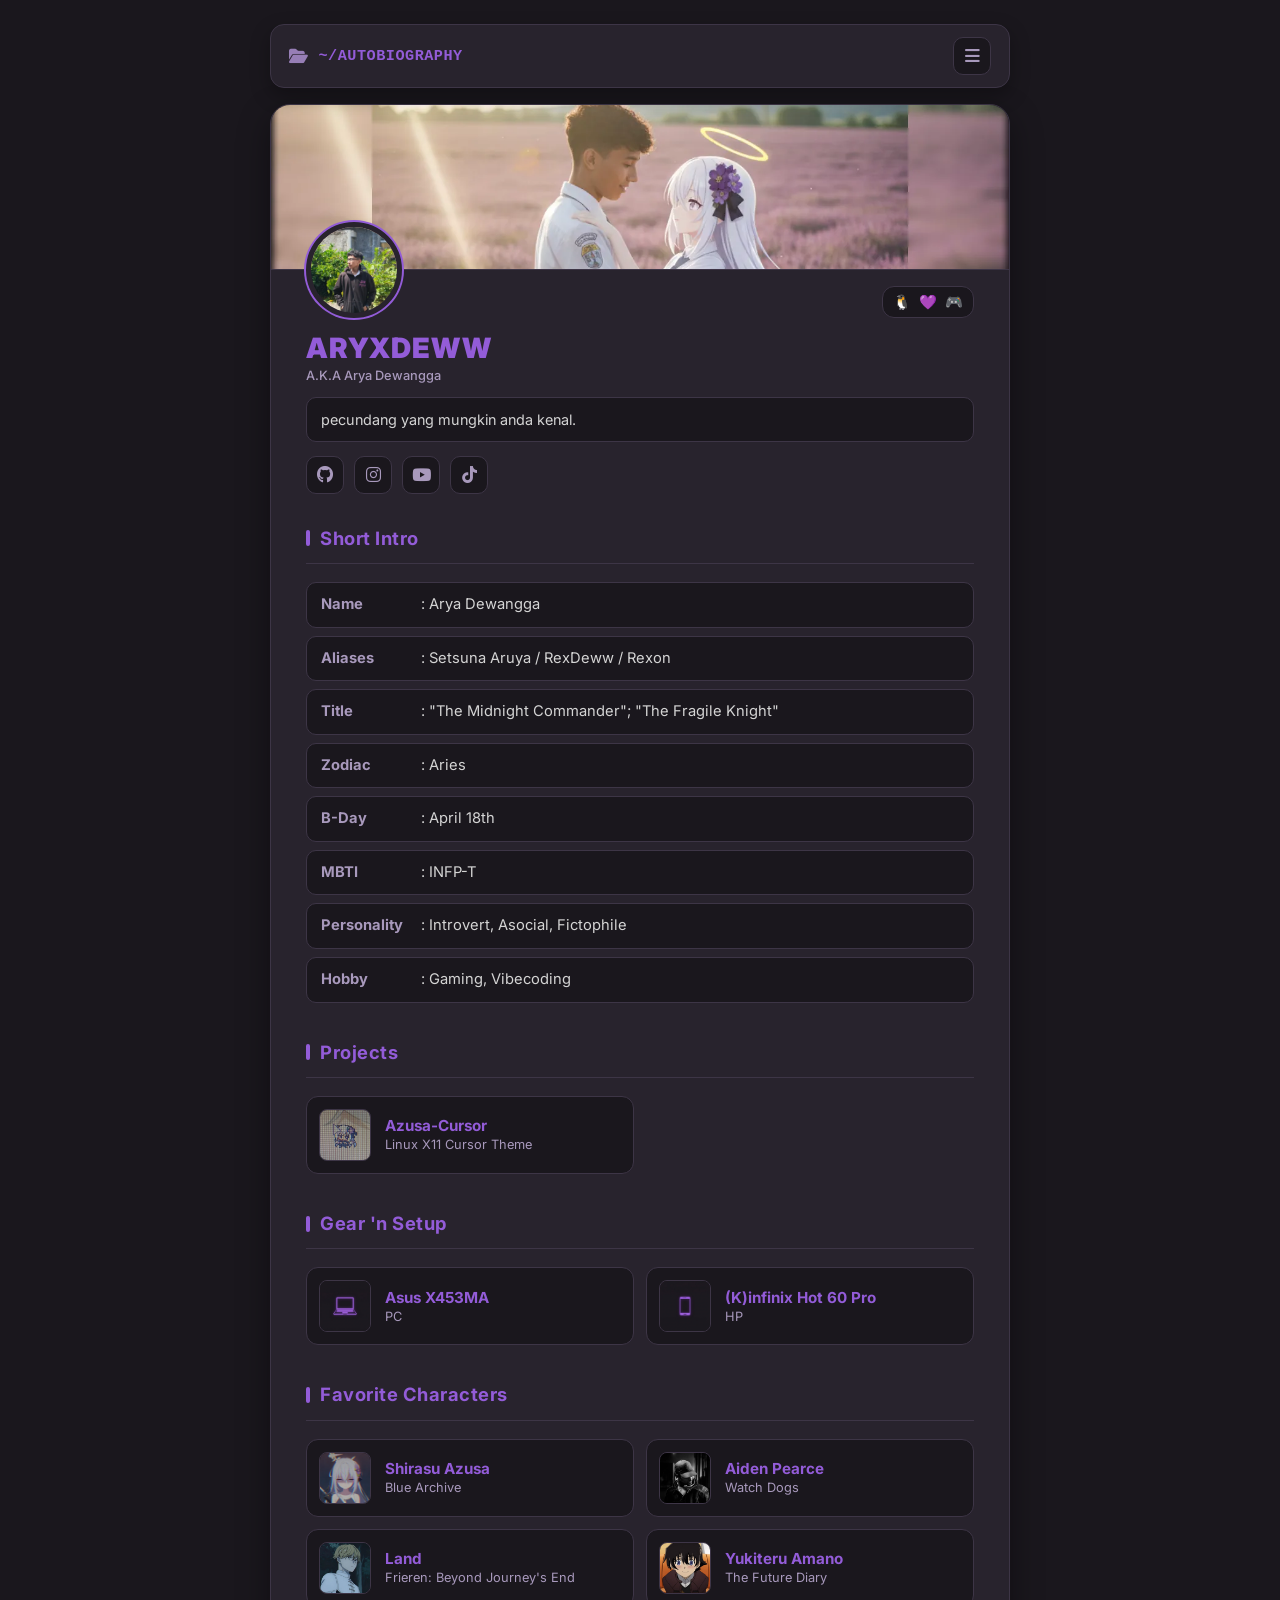
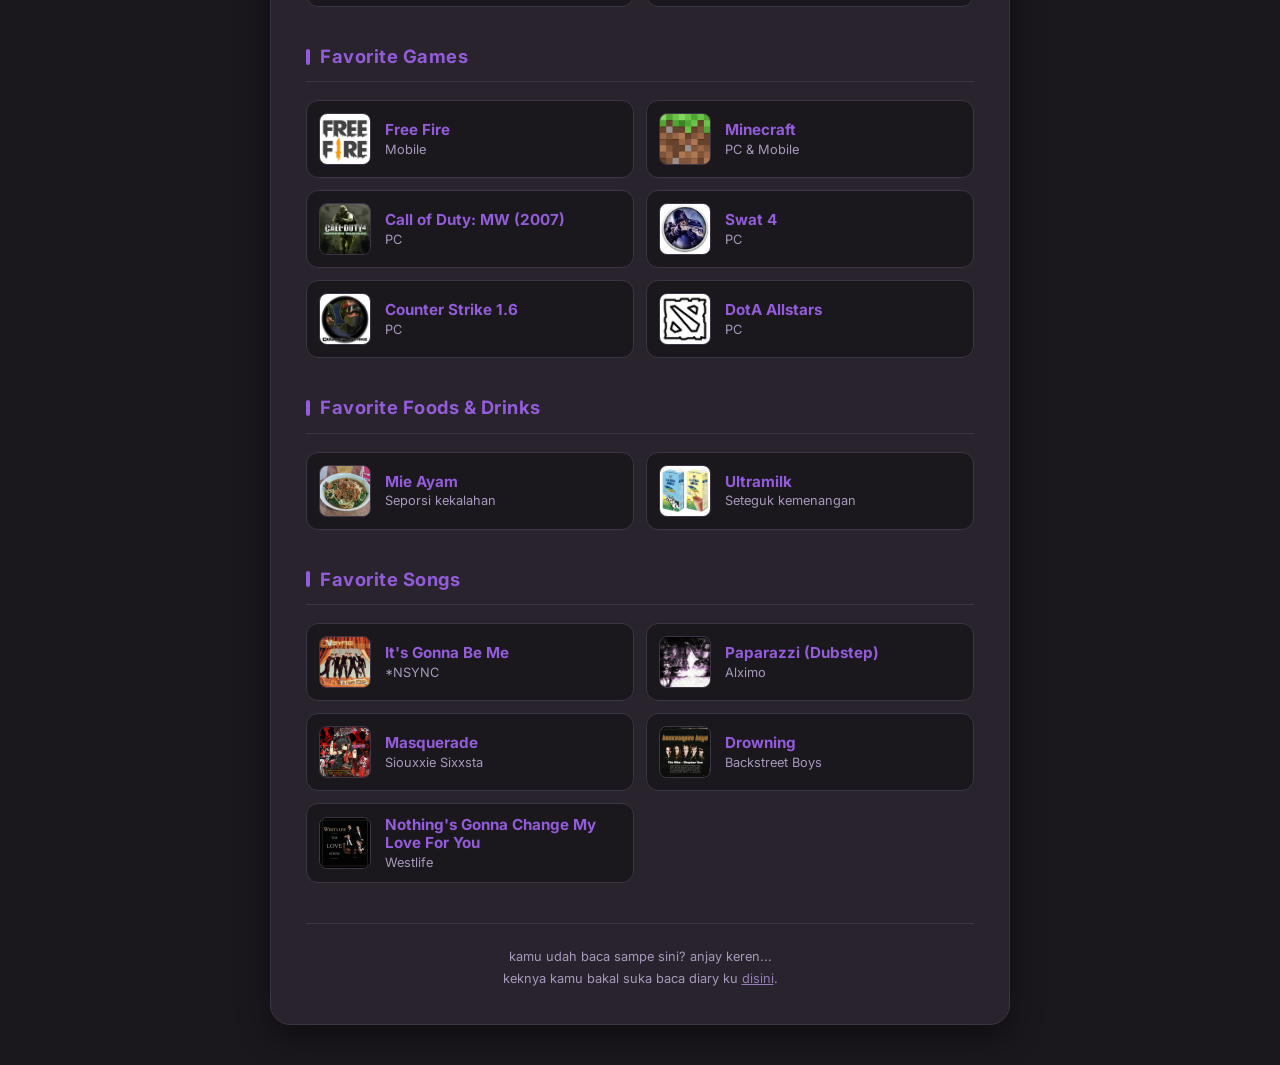
==== index.html @ efb3ea15 "multi: add and fix Fix: - deskripsi badge  Add: - Konten Fav Songs." ====
<!DOCTYPE html>
<html lang="id">
<head>
    <head>
    <meta charset="UTF-8">
    <meta name="viewport" content="width=device-width, initial-scale=1.0">
    <title>ARYXDEWW | Profile</title>
    <link rel="icon" href="data:image/svg+xml,<svg xmlns='http://www.w3.org/2000/svg' viewBox='0 0 24 24' fill='%23935cd8'><path d='M12 12c2.7 0 4.8-2.1 4.8-4.8S14.7 2.4 12 2.4 7.2 4.5 7.2 7.2 9.3 12 12 12zm0 2.4c-3.2 0-9.6 1.6-9.6 4.8v2.4h19.2v-2.4c0-3.2-6.4-4.8-9.6-4.8z'/></svg>">
    <link href="https://fonts.googleapis.com/css2?family=Inter:wght@400;500;600;700;900&display=swap" rel="stylesheet">
    <link rel="stylesheet" href="https://cdnjs.cloudflare.com/ajax/libs/font-awesome/6.4.0/css/all.min.css">

    <style>
        /* ==========================================================================
           ★ [GLOBAL CORE & PALETTE - UNIFIED SOLID THEME] ★
           ========================================================================== */
        :root {
            --color-bg-page: #1a171d;
            --color-bg-card: #28232d;
            --color-primary: #935cd8;
            --color-hover: #977eb6;
            --color-text-muted: #a899bc;
            --color-text-main: #d4d4d4;
            --color-diary-text: #e4dcf0;
            --color-border: #3d3546;
        }

        * { box-sizing: border-box; margin: 0; padding: 0; }

        html, .modal-content {
            scrollbar-width: thin;
            scrollbar-color: var(--color-border) var(--color-bg-page);
        }
        ::-webkit-scrollbar { width: 8px; }
        ::-webkit-scrollbar-track { background: var(--color-bg-page); }
        ::-webkit-scrollbar-thumb { background: var(--color-border); border-radius: 4px; }
        ::-webkit-scrollbar-thumb:hover { background: var(--color-primary); }

        body {
            font-family: 'Inter', sans-serif;
            font-weight: 400;
            line-height: 1.6;
            background-color: var(--color-bg-page);
            color: var(--color-text-main);
            display: flex;
            flex-direction: column;
            align-items: center;
            min-height: 100vh;
            padding: 24px 15px 40px 15px;
        }

        .main-wrapper {
            width: 100%;
            max-width: 740px;
            background-color: var(--color-bg-card);
            padding: 35px;
            border-radius: 20px;
            border: 1px solid var(--color-border);
            box-shadow: 0 12px 32px rgba(0, 0, 0, 0.4);
            overflow: hidden;
            animation: slideUp 0.45s cubic-bezier(0.16, 1, 0.3, 1) forwards;
        }

        @keyframes slideUp {
            from { opacity: 0; transform: translateY(14px); }
            to { opacity: 1; transform: translateY(0); }
        }

        .view-hidden {
            display: none !important;
        }

        /* ==========================================================================
           ★ [TOP DIRECTORY PLANK & HAMBURGER MENU] ★
           ========================================================================== */
        .top-plank {
            width: 100%;
            max-width: 740px;
            background-color: var(--color-bg-card);
            border: 1px solid var(--color-border);
            border-radius: 14px;
            padding: 12px 18px;
            margin-bottom: 16px;
            display: flex;
            justify-content: space-between;
            align-items: center;
            position: relative;
            z-index: 50;
            box-shadow: 0 8px 20px rgba(0, 0, 0, 0.3);
        }

        .dir-indicator {
            display: flex;
            align-items: center;
            gap: 10px;
            color: var(--color-primary);
            font-weight: 700;
            font-size: 0.95rem;
            letter-spacing: 0.5px;
            font-family: monospace;
        }

        .dir-indicator i {
            font-size: 1.05rem;
            color: var(--color-hover);
        }

        .hamburg-btn {
            background-color: var(--color-bg-page);
            border: 1px solid var(--color-border);
            color: var(--color-text-muted);
            width: 38px;
            height: 38px;
            border-radius: 10px;
            display: flex;
            align-items: center;
            justify-content: center;
            font-size: 1.05rem;
            cursor: pointer;
            transition: border-color 0.2s ease, color 0.2s ease, background-color 0.2s ease;
        }

        .hamburg-btn:hover, .hamburg-btn.active {
            border-color: var(--color-primary);
            color: var(--color-primary);
            background-color: #211d26;
        }

        .nav-dropdown {
            display: none;
            position: absolute;
            top: calc(100% + 8px);
            right: 0;
            background-color: var(--color-bg-card);
            border: 1px solid var(--color-primary);
            border-radius: 12px;
            padding: 6px;
            min-width: 210px;
            box-shadow: 0 12px 30px rgba(0, 0, 0, 0.6);
            flex-direction: column;
            gap: 4px;
        }

        .nav-dropdown.open {
            display: flex;
            animation: dropdownFade 0.18s ease-out;
        }

        @keyframes dropdownFade {
            from { opacity: 0; transform: translateY(-6px); }
            to { opacity: 1; transform: translateY(0); }
        }

        .nav-option {
            background: transparent;
            border: none;
            color: var(--color-text-main);
            padding: 10px 14px;
            border-radius: 8px;
            font-family: inherit;
            font-size: 0.9rem;
            font-weight: 600;
            text-align: left;
            cursor: pointer;
            display: flex;
            align-items: center;
            gap: 10px;
            transition: background-color 0.2s ease, color 0.2s ease;
        }

        .nav-option:hover {
            background-color: var(--color-bg-page);
            color: #ffffff;
        }

        .nav-option.active-route {
            background-color: rgba(147, 92, 216, 0.15);
            color: var(--color-primary);
        }

        /* ==========================================================================
           ##########################################################################
           ★ [STYLES SECTION 1: AUTOBIOGRAPHY (DISCORD HEADER + SOCIALS + CONTENT)] ★
           ##########################################################################
           ========================================================================== */
        .section { margin-bottom: 35px; }

        .discord-header { margin-bottom: 30px; }

        .profile-banner {
            margin: -35px -35px 0 -35px;
            height: 165px;
            background-color: #211d26;
            border-bottom: 1px solid var(--color-border);
            overflow: hidden;
        }

        .banner-pic {
            width: 100%;
            height: 100%;
            object-fit: cover;
            display: block;
        }

        .header-top-row {
            display: flex;
            justify-content: space-between;
            align-items: flex-end;
            gap: 12px;
            margin-top: -48px;
            margin-bottom: 14px;
            position: relative;
            z-index: 2;
        }

        .profile-pic {
            width: 96px;
            height: 96px;
            border-radius: 50%;
            border: 5px solid var(--color-bg-card);
            box-shadow: 0 0 0 2px var(--color-primary);
            background-color: var(--color-bg-card);
            object-fit: cover;
            flex-shrink: 0;
            transition: transform 0.25s ease;
        }

        .profile-pic:hover { transform: scale(1.04); }

        .discord-badge-pill {
            display: inline-flex;
            flex-wrap: wrap;
            align-items: center;
            justify-content: flex-end;
            gap: 4px;
            background-color: var(--color-bg-page);
            border: 1px solid var(--color-border);
            padding: 4px 8px;
            border-radius: 12px;
        }

        .badge-btn {
            background: transparent;
            border: none;
            width: 22px;
            height: 22px;
            border-radius: 6px;
            display: inline-flex;
            align-items: center;
            justify-content: center;
            font-size: 0.9rem;
            line-height: 1;
            cursor: pointer;
            transition: transform 0.2s ease, background-color 0.2s ease;
        }

        .badge-btn:hover {
            background-color: #28232d;
            transform: scale(1.15);
        }

        .badge-btn img {
            width: 15px;
            height: 15px;
            object-fit: contain;
            display: block;
        }

        .header-text {
            display: flex;
            flex-direction: column;
        }

        .header-text h1 {
            color: var(--color-primary);
            font-size: 1.75rem;
            font-weight: 900;
            letter-spacing: 0.8px;
            line-height: 1.15;
        }

        .aka-text {
            font-size: 0.8rem;
            color: var(--color-text-muted);
            margin-top: 2px;
            margin-bottom: 10px;
            font-weight: 500;
        }

        .header-bio {
            font-size: 0.9rem;
            color: var(--color-text-main);
            background-color: var(--color-bg-page);
            border: 1px solid var(--color-border);
            padding: 10px 14px;
            border-radius: 10px;
            margin-bottom: 14px;
        }

        /* --- Social Links (Migrated from Profile Card) --- */
        .social-links {
            display: flex;
            align-items: center;
            gap: 10px;
        }

        .social-icon {
            display: flex;
            justify-content: center;
            align-items: center;
            width: 38px;
            height: 38px;
            border-radius: 10px;
            background-color: var(--color-bg-page);
            color: var(--color-text-muted);
            font-size: 17px;
            text-decoration: none !important;
            border: 1px solid var(--color-border);
            transition: background-color 0.2s ease, color 0.2s ease, border-color 0.2s ease, transform 0.2s ease;
        }

        .social-icon:hover {
            background-color: var(--color-primary);
            color: var(--color-bg-page);
            border-color: var(--color-primary);
            transform: translateY(-2px);
        }

        .section-heading {
            font-size: 1.15rem;
            color: var(--color-primary);
            display: flex;
            align-items: center;
            gap: 10px;
            border-bottom: 1px solid var(--color-border);
            padding-bottom: 10px;
            margin-bottom: 18px;
            letter-spacing: 0.5px;
        }

        .section-heading::before {
            content: "";
            display: inline-block;
            width: 4px;
            height: 16px;
            background-color: var(--color-primary);
            border-radius: 2px;
        }

        a { color: var(--color-hover); text-decoration: none; transition: color 0.2s ease; }
        a:hover { color: var(--color-primary); text-decoration: underline; }

        .info-list {
            list-style: none;
            padding: 0;
            margin: 0;
            font-size: 0.92rem;
            display: flex;
            flex-direction: column;
            gap: 8px;
        }

        .info-list li {
            display: flex;
            align-items: flex-start;
            background-color: var(--color-bg-page);
            padding: 10px 14px;
            border-radius: 10px;
            border: 1px solid var(--color-border);
        }

        .info-list li strong {
            color: var(--color-text-muted);
            width: 100px;
            flex-shrink: 0;
        }

        .item-grid {
            display: grid;
            grid-template-columns: repeat(auto-fill, minmax(280px, 1fr));
            gap: 12px;
        }

        .item-btn {
            background-color: var(--color-bg-page);
            border: 1px solid var(--color-border);
            border-radius: 12px;
            padding: 12px;
            display: flex;
            align-items: center;
            gap: 14px;
            cursor: pointer;
            transition: transform 0.2s ease, border-color 0.2s ease, background-color 0.2s ease;
            font-family: inherit;
            text-align: left;
            color: inherit;
        }

        .item-btn:hover {
            background-color: #221e27;
            border-color: var(--color-primary);
            transform: translateY(-2px);
        }

        .item-avatar {
            width: 52px;
            height: 52px;
            border-radius: 8px;
            object-fit: cover;
            border: 1px solid var(--color-border);
            flex-shrink: 0;
            background-color: var(--color-bg-card);
        }

        .item-btn:hover .item-avatar { border-color: var(--color-primary); }

        .item-info { display: flex; flex-direction: column; gap: 2px; overflow: hidden; }
        .item-title { font-weight: 700; font-size: 0.95rem; color: var(--color-primary); line-height: 1.2; }
        .item-subtitle { font-size: 0.8rem; color: var(--color-text-muted); line-height: 1.2; }

        .footer {
            margin-top: 40px;
            text-align: center;
            font-size: 0.8rem;
            color: var(--color-text-muted);
            border-top: 1px solid var(--color-border);
            padding-top: 22px;
            line-height: 1.7;
        }

        .inline-switch-link {
            background: none;
            border: none;
            color: var(--color-hover);
            font: inherit;
            cursor: pointer;
            padding: 0;
            text-decoration: underline;
        }
        .inline-switch-link:hover { color: var(--color-primary); }

        /* ==========================================================================
           ##########################################################################
           ★ [STYLES SECTION 2: DIARY (GRID, SPECIAL BLING-BORDER & MARKDOWN)] ★
           ##########################################################################
           ========================================================================== */
        .diary-header {
            text-align: center;
            margin-bottom: 28px;
            padding-bottom: 18px;
            border-bottom: 1px solid var(--color-border);
        }

        .diary-header h2 {
            color: var(--color-primary);
            font-size: 1.8rem;
            font-weight: 900;
            letter-spacing: 1px;
            margin-bottom: 6px;
        }

        .diary-subtitle {
            color: var(--color-text-muted);
            font-size: 0.92rem;
        }

        #diaryContainer {
            display: grid;
            grid-template-columns: repeat(auto-fill, minmax(260px, 1fr));
            gap: 16px;
            width: 100%;
        }

        /* --- Regular Diary Card --- */
        .diary-card {
            background-color: var(--color-bg-page);
            color: var(--color-diary-text);
            border: 1px solid var(--color-border);
            padding: 18px 20px;
            border-radius: 14px;
            cursor: pointer;
            font-size: 0.98rem;
            font-weight: 600;
            text-align: left;
            transition: transform 0.2s ease, border-color 0.2s ease, background-color 0.2s ease, color 0.2s ease;
            display: flex;
            align-items: center;
            justify-content: space-between;
            font-family: inherit;
        }

        .diary-card:hover {
            transform: translateY(-3px);
            background-color: #221e27;
            border-color: var(--color-primary);
            color: #ffffff;
        }

        /* --- Special Diary Card (Solid + Bling Border & Shimmer) --- */
        .diary-card.special {
            background-color: var(--color-bg-page);
            border: 1.5px solid var(--color-primary);
            position: relative;
            overflow: hidden;
            animation: blingBorder 2.6s ease-in-out infinite alternate;
        }

        .diary-card.special::before {
            content: '';
            position: absolute;
            top: 0;
            left: 150%;
            width: 80%;
            height: 100%;
            background: linear-gradient(
                90deg,
                transparent 0%,
                rgba(147, 92, 216, 0.12) 35%,
                rgba(228, 220, 240, 0.28) 50%,
                rgba(147, 92, 216, 0.12) 65%,
                transparent 100%
            );
            transform: skewX(-25deg);
            animation: mythicShimmer 3.8s infinite cubic-bezier(0.4, 0, 0.2, 1);
            pointer-events: none;
        }

        .diary-card.special:hover {
            transform: translateY(-4px);
            background-color: #241f2a;
            border-color: #b484f3;
            box-shadow: 0 0 22px rgba(147, 92, 216, 0.65);
        }

        @keyframes blingBorder {
            0% {
                border-color: var(--color-primary);
                box-shadow: 0 0 8px rgba(147, 92, 216, 0.25), inset 0 0 4px rgba(147, 92, 216, 0.1);
            }
            100% {
                border-color: #c49bf8;
                box-shadow: 0 0 20px rgba(147, 92, 216, 0.6), inset 0 0 8px rgba(147, 92, 216, 0.2);
            }
        }

        @keyframes mythicShimmer {
            0% { left: 150%; }
            35%, 100% { left: -150%; }
        }

        /* --- Markdown Elements inside Diary Modal --- */
        .diary-body-text {
            color: var(--color-diary-text);
            line-height: 1.8;
            font-size: 0.98rem;
            white-space: pre-wrap;
        }
        .diary-h1, .diary-h2, .diary-h3 { color: var(--color-primary); margin: 20px 0 10px 0; font-weight: 700; }
        .diary-h1 { font-size: 1.4rem; border-bottom: 1px dashed var(--color-text-muted); padding-bottom: 5px; }
        .diary-h2 { font-size: 1.25rem; }
        .diary-h3 { font-size: 1.1rem; }

        .diary-link {
            color: var(--color-primary);
            text-decoration: none;
            font-weight: 600;
            border-bottom: 1px dashed var(--color-primary);
            transition: color 0.2s, border-color 0.2s;
        }
        .diary-link:hover { color: #ffffff; border-bottom-style: solid; text-decoration: none; }

        .diary-img {
            max-width: 100%;
            border-radius: 10px;
            margin: 20px 0;
            display: block;
            border: 1px solid var(--color-border);
        }

        .diary-quote {
            margin: 15px 0;
            padding: 12px 18px;
            background-color: var(--color-bg-page);
            border-left: 4px solid var(--color-primary);
            color: var(--color-text-muted);
            font-style: italic;
            border-radius: 0 10px 10px 0;
        }

        .diary-code {
            background-color: var(--color-bg-page);
            color: var(--color-primary);
            padding: 3px 8px;
            border-radius: 6px;
            font-family: monospace;
            font-size: 0.9em;
            border: 1px solid var(--color-border);
        }

        /* ==========================================================================
           ★ [UNIFIED MODAL SYSTEM] ★
           ========================================================================== */
        .modal-overlay {
            display: none;
            position: fixed;
            top: 0; left: 0; width: 100%; height: 100%;
            background-color: rgba(15, 13, 17, 0.85);
            justify-content: center;
            align-items: center;
            z-index: 1000;
            padding: 20px;
        }

        .modal-content {
            background-color: var(--color-bg-card);
            border: 1px solid var(--color-primary);
            border-radius: 16px;
            width: 100%;
            max-width: 480px;
            max-height: 85vh;
            display: flex;
            flex-direction: column;
            overflow: hidden;
            box-shadow: 0 16px 40px rgba(0, 0, 0, 0.65);
            animation: modalFadeIn 0.2s ease-out;
        }

        .badge-modal-content { max-width: 360px; }
        .diary-modal-content { max-width: 680px; max-height: 82vh; }

        @keyframes modalFadeIn {
            from { opacity: 0; transform: translateY(10px); }
            to { opacity: 1; transform: translateY(0); }
        }

        .modal-header {
            display: flex;
            justify-content: space-between;
            align-items: center;
            padding: 18px 20px;
            border-bottom: 1px solid var(--color-border);
            background-color: var(--color-bg-page);
            flex-shrink: 0;
        }

        .modal-header h3 {
            margin: 0;
            color: var(--color-primary);
            font-size: 1.15rem;
            font-weight: 900;
            padding-right: 16px;
        }

        .close-btn {
            background: none;
            border: none;
            color: var(--color-text-muted);
            font-size: 1.5rem;
            cursor: pointer;
            line-height: 1;
            transition: color 0.2s ease;
        }
        .close-btn:hover { color: var(--color-primary); }

        .modal-body {
            padding: 20px;
            overflow-y: auto;
        }

        .modal-img {
            width: 100%;
            aspect-ratio: 16/9;
            object-fit: cover;
            border-radius: 10px;
            border: 1px solid var(--color-border);
            margin-bottom: 16px;
            background-color: var(--color-bg-page);
        }
        .song-modal-img { aspect-ratio: 1/1; max-width: 220px; margin: 0 auto 16px auto; display: block; }
        .modal-desc { font-size: 0.92rem; margin-bottom: 20px; line-height: 1.65; }
        .badge-modal-subtitle { font-size: 0.92rem; color: var(--color-text-main); line-height: 1.6; margin: 0; }

        .song-meta {
            background-color: var(--color-bg-page);
            padding: 12px 16px;
            border-radius: 10px;
            border-left: 3px solid var(--color-primary);
            margin-bottom: 16px;
            font-size: 0.88rem;
        }
        .song-meta span { display: block; margin-bottom: 4px; }
        .song-meta span:last-child { margin-bottom: 0; }
        .song-meta strong { color: var(--color-primary); }

        .action-link {
            display: block;
            text-align: center;
            background-color: var(--color-primary);
            color: #ffffff !important;
            padding: 12px;
            border-radius: 10px;
            font-weight: bold;
            transition: background-color 0.2s ease, transform 0.2s ease;
            text-decoration: none !important;
        }
        .action-link:hover {
            background-color: var(--color-hover);
            transform: translateY(-2px);
        }

        @media (max-width: 520px) {
            .main-wrapper { padding: 24px; }
            .profile-banner { margin: -24px -24px 0 -24px; height: 125px; }
            .header-top-row { margin-top: -40px; }
            .profile-pic { width: 82px; height: 82px; border-width: 4px; }
            .header-text h1 { font-size: 1.5rem; }
        }
    </style>
</head>
<body>

<!-- ==========================================================================
     ★ [TOP DIRECTORY PLANK & HAMBURGER NAVIGATION] ★
     ========================================================================== -->
<nav class="top-plank" aria-label="Directory Navigation">
    <div class="dir-indicator">
        <i class="fas fa-folder-open"></i>
        <span id="dirPathText">~/AUTOBIOGRAPHY</span>
    </div>

    <button id="hamburgBtn" class="hamburg-btn" aria-label="Menu Direktori" aria-expanded="false">
        <i class="fas fa-bars"></i>
    </button>

    <div id="navDropdown" class="nav-dropdown">
        <button class="nav-option active-route" data-target="autobiography">
            <i class="fas fa-user-astronaut"></i> ~/AUTOBIOGRAPHY
        </button>
        <button class="nav-option" data-target="diary">
            <i class="fas fa-book-dead"></i> ~/DIARY
        </button>
    </div>
</nav>

<div class="main-wrapper">

    <!-- ==========================================================================
         ##########################################################################
         ★ [HTML SECTION 1: AUTOBIOGRAPHY VIEW] ★
         ##########################################################################
         ========================================================================== -->
    <div id="viewAutobiography">
        <header class="discord-header">
            <div class="profile-banner">
                <img src="assets/autobiography/banner.webp" alt="Profile Banner" class="banner-pic">
            </div>

            <div class="header-top-row">
                <img src="assets/autobiography/icon.webp" alt="Profile Picture" class="profile-pic">

                <div class="discord-badge-pill">
                    <button class="badge-btn"
                        data-title="Linux Enthusiast"
                        data-subtitle="Mulai nyoba Linux dari Sep '24 lalu, karena efek efisiensi akwoakwko"
                        aria-label="Linux Enthusiast">🐧</button>
                    <button class="badge-btn"
                        data-title="Fictophilia"
                        data-subtitle="Mulai ngewaifuin Shirasu Azusa sejak 2023, dan menjadi fictophilia di tahun yang sama."
                        aria-label="Fictophilia">💜</button>
                    <button class="badge-btn"
                        data-title="Gamer Tipis-Tipis"
                        data-subtitle="cuma main epep, mc, sama beberapa game ringan di pc serta ppsspp"
                        aria-label="Gamer Tipis-Tipis">🎮</button>
                </div>
            </div>

            <div class="header-text">
                <h1>ARYXDEWW</h1>
                <span class="aka-text">A.K.A Arya Dewangga</span>
                <p class="header-bio">pecundang yang mungkin anda kenal.</p>

                <!-- Social Links (Dari Profile Card, tanpa tombol Autobiography) -->
                <div class="social-links">
                    <a href="https://github.com/aryxdeww" target="_blank" rel="noopener" class="social-icon" aria-label="GitHub" title="GitHub">
                        <i class="fab fa-github"></i>
                    </a>
                    <a href="https://www.instagram.com/aryxdeww" target="_blank" rel="noopener" class="social-icon" aria-label="Instagram" title="Instagram">
                        <i class="fab fa-instagram"></i>
                    </a>
                    <a href="https://www.youtube.com/@aryxdeww" target="_blank" rel="noopener" class="social-icon" aria-label="YouTube" title="YouTube">
                        <i class="fab fa-youtube"></i>
                    </a>
                    <a href="https://www.tiktok.com/@aryxdeww" target="_blank" rel="noopener" class="social-icon" aria-label="TikTok" title="TikTok">
                        <i class="fab fa-tiktok"></i>
                    </a>
                </div>
            </div>
        </header>

        <section id="about" class="section">
            <h2 class="section-heading">Short Intro</h2>
            <ul class="info-list">
                <li><strong>Name</strong>: Arya Dewangga</li>
                <li><strong>Aliases</strong>: Setsuna Aruya / RexDeww / Rexon</li>
                <li><strong>Title</strong>: "The Midnight Commander"; "The Fragile Knight"</li>
                <li><strong>Zodiac</strong>: Aries</li>
                <li><strong>B-Day</strong>: April 18th</li>
                <li><strong>MBTI</strong>: INFP-T</li>
                <li><strong>Personality</strong>: Introvert, Asocial, Fictophile</li>
                <li><strong>Hobby</strong>: Gaming, Vibecoding</li>
            </ul>
        </section>

        <!-- SECTION: PROJECTS -->
        <section id="projects" class="section">
            <h2 class="section-heading">Projects</h2>
            <div class="item-grid">
                <button class="item-btn std-btn"
                    data-title="Azusa-Cursor Theme"
                    data-img="assets/autobiography/projects/azusa-cursor-banner.webp"
                    data-desc="Tema kursor Linux (X11) bertema Shirasu Azusa yang aku porting dan konversi secara manual dari format Windows (.ico / .ani) ke xcursorgen di Linux di bawah lisensi GPL-3.0."
                    data-link="https://github.com/aryxdeww/azusa-cursor"
                    data-linktext="Lihat di GitHub">
                    <img src="assets/autobiography/projects/azusa-cursor-avatar.webp" alt="Azusa Cursor Icon" class="item-avatar">
                    <div class="item-info">
                        <span class="item-title">Azusa-Cursor</span>
                        <span class="item-subtitle">Linux X11 Cursor Theme</span>
                    </div>
                </button>
            </div>
        </section>

        <!-- SECTION: MY GEAR & SETUP -->
        <section id="setup" class="section">
            <h2 class="section-heading">Gear 'n Setup</h2>
            <div class="item-grid">
                <button class="item-btn std-btn"
                    data-title="Asus X453MA"
                    data-img="assets/autobiography/setup/laptop-banner.webp"
                    data-desc="&quot;Ingin menjadi laptop, namun user e ndlogok malah dipreteli&quot;. kira-kira begitu yang dikatakan laptopku jika itu bisa protes XD.<br>aku sengaja bikin laptopku gitu karena monitor bawaan laptop 14inch tuh udah dead pixel, mau ganti males juga karena sebelum nekat aku ada rencana rakit PC namun ga kesampaian. akhirnya laptop itu jadi korban kanibalisme wkwkw, mulai dari: monitor dicopot diganti monitor external 19inch via hdmi, keyboard kucopot buat sirkulasi udara pro max dan kupasang kipas dc 3000 RPM*3 biji wkwkwk jadi seolah-olah kek tower pc AKWOKAOWKOAWK<br><br>Buat yang kepo spek dan isinya:<br>
                    Model:  Asus X453MA<br>
                    Proc:   Intel Celeron N2840 @2GHz<br>
                    RAM:    DDR3L 8GB<br>
                    Storage: SSD 256GB + HDD 500GB<br>
                    OS:     Debian 13 Trixie + Tiny10 (Dualboot)<br><br>
                    nah kalo lu nanya kenapa aku masih betah pake laptop ginian di tahun ini, alasannya adalah aku belum mampu beli perangkat yang proper dan lebih milih pake yang ada dan dimaksimalin sampe batas potensinya, lagian oke aja sih pemakaianku ga berat-berat amat. semua tergantung pilot :D">
                    <img src="assets/autobiography/setup/laptop-avatar.webp" alt="PC" class="item-avatar">
                    <div class="item-info">
                        <span class="item-title">Asus X453MA</span>
                        <span class="item-subtitle">PC</span>
                    </div>
                </button>
                <button class="item-btn std-btn"
                    data-title="(K)infinix Hot 60 Pro"
                    data-img="assets/autobiography/setup/phone-banner.webp"
                    data-desc="Bukan HP impian tapi udah nemenin cukup lama dari Feb '26 lalu. FF rata kanan masih struggle btw.">
                    <img src="assets/autobiography/setup/phone-avatar.webp" alt="HP" class="item-avatar">
                    <div class="item-info">
                        <span class="item-title">(K)infinix Hot 60 Pro</span>
                        <span class="item-subtitle">HP</span>
                    </div>
                </button>
            </div>
        </section>

        <!-- SECTION: FAV. CHARS -->
        <section id="characters" class="section">
            <h2 class="section-heading">Favorite Characters</h2>
            <div class="item-grid">
                <button class="item-btn std-btn"
                    data-title="Shirasu Azusa"
                    data-img="assets/autobiography/chars/azusa-banner.webp"
                    data-desc="Mba-mba yang punya julukan &quot;The Ice Queen of Trinity&quot; yang merupakan anggota Make-Up Work Club serta murid dari Trinity General School di <a href='https://bluearchive.wiki/wiki/Main_Page' target='_blank' rel='noopener'>Blue Archive</a> adalah salah satu karakter favorit yang aku cintai selamanya dengan sangat setia melebihi apapun yang juga kujadikan istri karakter fiksi serta yang menjadi alasan kenapa aku jadi <a href='https://www.treatmyocd.com/blog/fictosexuality' target='_blank' rel='noopener'>fictophilia</a> sampai detik ini hehe.<br><br>Karakter ini aku jadikan karakter spesial di hidupku serta dia ada dan kusinggung di situs diary ku berjudul:<br>
                    1. &quot;Fictophile: Clarification (README!)&quot;<br>
                    2. &quot;Fictophile: Origin&quot;, yang bisa kalian baca lewat menu direktori ~/DIARY."
                    data-link="https://bluearchive.fandom.com/wiki/Shirasu_Azusa"
                    data-linktext="Ke halaman Wiki karakter ini">
                    <img src="assets/autobiography/chars/azusa-avatar.webp" alt="Shirasu Azusa" class="item-avatar">
                    <div class="item-info">
                        <span class="item-title">Shirasu Azusa</span>
                        <span class="item-subtitle">Blue Archive</span>
                    </div>
                </button>
                <button class="item-btn std-btn"
                    data-title="Aiden Pearce"
                    data-img="assets/autobiography/chars/aiden-banner.webp"
                    data-desc="Om-om hacker asal Chicago dari game <a href='https://watchdogs.fandom.com/wiki/Watch_Dogs_Wiki' target='_blank' rel='noopener'>Watch Dogs</a> yang memang aku gemari bahkan sejak lagu &quot;Mr Kitty - After Dark&quot; naik, nah alasan kenapa aku jadikan Aiden Pearce sebagai karakter favoritku karena aku suka tema hacking gitu meski aku ga begitu masuk dunia cybersecurity, alasan kedua karena aku suka tampilan dia yang vigilant banget, dan terakhir...alasan ketiga karena GWE PEN MAIN GAMENYA ANJENGGGGGG (sampe sekarang belum bisa main karena gapunya PS3/PC yang proper.)"
                    data-link="https://watchdogs.fandom.com/wiki/Aiden_Pearce"
                    data-linktext="Ke halaman Wiki karakter ini">
                    <img src="assets/autobiography/chars/aiden-avatar.webp" alt="Aiden Pearce" class="item-avatar">
                    <div class="item-info">
                        <span class="item-title">Aiden Pearce</span>
                        <span class="item-subtitle">Watch Dogs</span>
                    </div>
                </button>
                <button class="item-btn std-btn"
                    data-title="Land"
                    data-img="assets/autobiography/chars/land-banner.webp"
                    data-desc="Mas-mas mage jago clonning dari anime <a href='https://frieren.fandom.com/wiki/Frieren_Wiki' target='_blank' rel='noopener'>Frieren: Beyond Journey's End</a> ini ku jadikan karakter favorit karena suka gaya avoidant dan cool nya, alasan kedua sih karena suka ship dia sama karakter <a href='https://frieren.fandom.com/wiki/%C3%9Cbel' target='_blank' rel='noopener'>Übel</a>. <br> (FYI, <a href='https://frieren.fandom.com/wiki/%C3%9Cbel' target='_blank' rel='noopener'>Übel</a> dulu pernah kuwaifuin alongside Shirasu Azusa cuma karena ship dia ama Land, sebelum mutusin buat setia sama Shirasu Azusa wkwkw)"
                    data-link="https://frieren.fandom.com/wiki/Land"
                    data-linktext="Ke halaman Wiki karakter ini">
                    <img src="assets/autobiography/chars/land-avatar.webp" alt="Land" class="item-avatar">
                    <div class="item-info">
                        <span class="item-title">Land</span>
                        <span class="item-subtitle">Frieren: Beyond Journey's End</span>
                    </div>
                </button>
                <button class="item-btn std-btn"
                    data-title="Yukiteru Amano"
                    data-img="assets/autobiography/chars/yukiteru-banner.webp"
                    data-desc="Ade-adean asal Sakurami Junior High School dari anime <a href='https://futurediary.fandom.com/wiki/Main_Page' target='_blank' rel='noopener'>The Future Diary</a> yang aku jadikan karakter favorit karena dia literally gweh (penakut, cengeng, dan menarik diri dari sosial). alasan kedua karena aku iri sama dia punya cewe yandere obsesif posesif sama dominatif bernama <a href='https://futurediary.fandom.com/wiki/Yuno_Gasai' target='_blank' rel='noopener'>Yuno Gasai</a> yang dimana bikin aku selalu berkata &quot;when yahhh punya cewe yandere obsesif dominatif&quot; (meski tau aku cuma jawir dan 3U = uelek uireng uitil)"
                    data-link="https://futurediary.fandom.com/wiki/Yukiteru_Amano"
                    data-linktext="Ke halaman Wiki karakter ini">
                    <img src="assets/autobiography/chars/yukiteru-avatar.webp" alt="Yukiteru Amano" class="item-avatar">
                    <div class="item-info">
                        <span class="item-title">Yukiteru Amano</span>
                        <span class="item-subtitle">The Future Diary</span>
                    </div>
                </button>
            </div>
        </section>

        <!-- SECTION: FAV.GAMES -->
        <section id="games" class="section">
            <h2 class="section-heading">Favorite Games</h2>
            <div class="item-grid">
                <button class="item-btn std-btn"
                    data-title="Free Fire"
                    data-img="assets/autobiography/games/ff-banner.webp"
                    data-desc="Game online pertama yang aku download 2019 lalu yang aku mainkan sampe sekarang, entah topup udh berapa rupiah intinya game ini yang nemenin aku selama ini meski sempat pensi lama sekitar 2 bulan. senjata kesukaan ku di game ini cuma AWM yang utama, diikuti Scar, MP5, sama MP40.">
                    <img src="assets/autobiography/games/ff-avatar.webp" alt="Game Icon" class="item-avatar">
                    <div class="item-info">
                        <span class="item-title">Free Fire</span>
                        <span class="item-subtitle">Mobile</span>
                    </div>
                </button>
                <button class="item-btn std-btn"
                    data-title="Minecraft"
                    data-img="assets/autobiography/games/mc-banner.webp"
                    data-desc="Veteran Minecraft: Pocket Edition v0.12 btw, alasan aku suka dan main game ini karena ya...veteran boss meski belum pernah ngalahin ender dragon aowkaowkaw, aku kadang main di PC pake versi 1.12.2 atau 1.8.9 loader forge, kalo di hp ya versi terbaru karena entahlah gabisa di downgrade legal emang anyink android sekarang, mana kebebasan yang kau janjikan itu hah'">
                    <img src="assets/autobiography/games/mc-avatar.webp" alt="Game Icon" class="item-avatar">
                    <div class="item-info">
                        <span class="item-title">Minecraft</span>
                        <span class="item-subtitle">PC & Mobile</span>
                    </div>
                </button>
                <button class="item-btn std-btn"
                    data-title="Call of Duty: Modern Warfare (2007)"
                    data-img="assets/autobiography/games/cod-banner.webp"
                    data-desc="Alasan aku suka game ini tuh karena aku dari dulu kepengen maingame ini, yang katanya banyak adegan ikonik walaupun ga sebanyak di MWII. di game ini aku suka banget sama misi &quot;All Ghillied Up&quot; sama &quot;One Shot, One Kill&quot;">
                    <img src="assets/autobiography/games/cod-avatar.webp" alt="Game Icon" class="item-avatar">
                    <div class="item-info">
                        <span class="item-title">Call of Duty: MW (2007)</span>
                        <span class="item-subtitle">PC</span>
                    </div>
                </button>
                <button class="item-btn std-btn"
                    data-title="Swat 4"
                    data-img="assets/autobiography/games/swat4-banner.webp"
                    data-desc="Game polisi nangkap penjahat ini sudah menjadi wishlist ku sejak jaman warnetan, game ini tuh obejktif nya simpel...nangkep penjahat tanpa harus ngasih kekerasan, tapi playstyle barbar selalu kebawa wkwkw alhasil cara main ku terlalu bar-bar serta cheat unli ammo + no recoil, senjata fav ku di game ini Pepperball Gun + Taser Gun, bawa optiwand sama door wedge.">
                    <img src="assets/autobiography/games/swat4-avatar.webp" alt="Game Icon" class="item-avatar">
                    <div class="item-info">
                        <span class="item-title">Swat 4</span>
                        <span class="item-subtitle">PC</span>
                    </div>
                </button>
                <button class="item-btn std-btn"
                    data-title="Counter Strike 1.6"
                    data-img="assets/autobiography/games/cs16-banner.webp"
                    data-desc="Alasan aku suka game ini tuh karena aku memang suka game FPS beginian, apalagi aku dulu mantan player SFG2 yang ga kesampaian main CS wkwkw. senjata favoritku disini cuma...apa ya namanya, kek awm, sama satunya tentu saja AK dan sering main di T-side">
                    <img src="assets/autobiography/games/cs16-avatar.webp" alt="Game Icon" class="item-avatar">
                    <div class="item-info">
                        <span class="item-title">Counter Strike 1.6</span>
                        <span class="item-subtitle">PC</span>
                    </div>
                </button>
                <button class="item-btn std-btn"
                    data-title="DotA Allstars (Warcraft 3 : The Frozen Throne)"
                    data-img="assets/autobiography/games/dota-banner.webp"
                    data-desc="Meski bawaan aku benci game moba gegara mlbb bangsat anjing, game lawas yang mod map nya tercipta di tahun 2004 ini membuatku fomo tapi lupa jarak waktu, diera DotA 2 bro malah masih main DotA Allstars wkwkw. alasan aku suka game ini karena aku cuma recall memori saat dulu jaman 2013 an warnetan ada mas-mas ngajak main dota disaat aku masih gabisa login akun PB kala itu, baru kesampaian main DotA Allstars pertama kali November 2025 lalu karena ya emang baru keinget wkwkw. kebetulan aku main versi AI 6.78 dan hero fav ku Kael(Invoker), Riki Martin, Kardel Sharpeye, Netherdrake, sama Tiny. jangan tanya skill Invoker ku yang jelas jelas combo nguwawor 😂">
                    <img src="assets/autobiography/games/dota-avatar.webp" alt="Game Icon" class="item-avatar">
                    <div class="item-info">
                        <span class="item-title">DotA Allstars</span>
                        <span class="item-subtitle">PC</span>
                    </div>
                </button>
            </div>
        </section>

        <!-- SECTION: FAV.FOODnDRINK -->
        <section id="foods" class="section">
            <h2 class="section-heading">Favorite Foods & Drinks</h2>
            <div class="item-grid">
                <button class="item-btn std-btn"
                    data-title="Mie Ayam"
                    data-img="assets/autobiography/fnd/miayam-banner.webp"
                    data-desc="Makanan kekalahan ini kujadikan favorit karena ya...aku pecundang, wong kalahan. selain karena aku suka mi, biasanya aku bakal nilai makanan ini dari kuahnya, tiap ku seruput pasti langsung keingat kalo aku luser TwT. biasanya aku konsumsi ini pas awal bulan bahkan akhir bulan.">
                    <img src="assets/autobiography/fnd/miayam-avatar.webp" alt="Food Icon" class="item-avatar">
                    <div class="item-info">
                        <span class="item-title">Mie Ayam</span>
                        <span class="item-subtitle">Seporsi kekalahan</span>
                    </div>
                </button>
                <button class="item-btn std-btn"
                    data-title="Ultramilk 1000mL"
                    data-img="assets/autobiography/fnd/indomilk-banner.webp"
                    data-desc="Minuman ini adalah versi kemenangan bagiku, walaupun aku tau kemenangan hanyalah sementara, tapi sebisa mungkin aku syukuri wkwkw, biasanya aku beli/minum ini pas ngerasa menang misal gajian.">
                    <img src="assets/autobiography/fnd/indomilk-avatar.webp" alt="Food Icon" class="item-avatar">
                    <div class="item-info">
                        <span class="item-title">Ultramilk</span>
                        <span class="item-subtitle">Seteguk kemenangan</span>
                    </div>
                </button>
            </div>
        </section>

        <!-- SECTION: FAV.SONGS -->
        <section id="songs" class="section">
            <h2 class="section-heading">Favorite Songs</h2>
            <div class="item-grid">
                <button class="item-btn song-btn"
                    data-title="It's Gonna Be Me"
                    data-artist="*NSYNC"
                    data-album="No Strings Attached"
                    data-img="assets/autobiography/songs/nsync-igbm-cover.webp"
                    data-notes="Lagu patah hati paling keren menurutku, lagu ini jadi saksi bisu perubahan 180° hidupku serta patah hati pertamaku, big thanks untuk bro HB yang udah ngasih tau lagu se masterpis ini XD">
                    <img src="assets/autobiography/songs/nsync-igbm-cover.webp" alt="Song Cover" class="item-avatar">
                    <div class="item-info">
                        <span class="item-title">It's Gonna Be Me</span>
                        <span class="item-subtitle">*NSYNC</span>
                    </div>
                </button>
                <button class="item-btn song-btn"
                    data-title="Paparazzi (Dubstep)"
                    data-artist="Alximo, Lady Gaga (Original Artist)"
                    data-album="-"
                    data-img="assets/autobiography/songs/alximo-pprz-cover.webp"
                    data-notes="Alasan aku suka banget lagu ini karena atmosfer cewe obsesif nya ngena dan when yah gwe punya cewe yandere :(">
                    <img src="assets/autobiography/songs/alximo-pprz-cover.webp" alt="Song Cover" class="item-avatar">
                    <div class="item-info">
                        <span class="item-title">Paparazzi (Dubstep)</span>
                        <span class="item-subtitle">Alximo</span>
                    </div>
                </button>
                <button class="item-btn song-btn"
                    data-title="Masquerade"
                    data-artist="Siouxxie Sixxsta"
                    data-album="-"
                    data-img="assets/autobiography/songs/masquerade-cover.webp"
                    data-notes="Alasan aku suka banget lagu ini karena feel membunuh nya aku suka, aku psikontol tipis2 /j<br>
                    engga si karena emg lagunya aku suka, nadanya dark gitu.">
                    <img src="assets/autobiography/songs/masquerade-cover.webp" alt="Song Cover" class="item-avatar">
                    <div class="item-info">
                        <span class="item-title">Masquerade</span>
                        <span class="item-subtitle">Siouxxie Sixxsta</span>
                    </div>
                </button>
                <button class="item-btn song-btn"
                    data-title="Drowning"
                    data-artist="Backstreet Boys"
                    data-album="-"
                    data-img="assets/autobiography/songs/drowning-cover.webp"
                    data-notes="Lagu penunjang fiktofiliaku, kesan cintanya kuat banget di lagu ini dan seakan menyerahkan hati hanya untuk orang tersayang. bucin abiezzz">
                    <img src="assets/autobiography/songs/drowning-cover.webp" alt="Song Cover" class="item-avatar">
                    <div class="item-info">
                        <span class="item-title">Drowning</span>
                        <span class="item-subtitle">Backstreet Boys</span>
                    </div>
                </button>
                <button class="item-btn song-btn"
                    data-title="Nothing's Gonna Change My Love For You"
                    data-artist="Westlife"
                    data-album="-"
                    data-img="assets/autobiography/songs/ngcmlfy-cover.webp"
                    data-notes="Lagu ini pertama kali kuketahui 2023 lalu dimana aku ikut ke acara pernikahan orang yang kebetulan nyanyiin lagu ini, disana aku langsung download lagunya njir dan disilah awawl mula aku suka lagu Nightcore">
                    <img src="assets/autobiography/songs/ngcmlfy-cover.webp" alt="Song Cover" class="item-avatar">
                    <div class="item-info">
                        <span class="item-title">Nothing's Gonna Change My Love For You</span>
                        <span class="item-subtitle">Westlife</span>
                    </div>
                </button>
            </div>
        </section>

        <footer class="footer">
            kamu udah baca sampe sini? anjay keren...<br>keknya kamu bakal suka baca diary ku <button type="button" class="inline-switch-link" id="switchToDiaryBtn">disini</button>.
        </footer>
    </div>

    <!-- ==========================================================================
         ##########################################################################
         ★ [HTML SECTION 2: DIARY VIEW] ★
         ##########################################################################
         ========================================================================== -->
    <div id="viewDiary" class="view-hidden">
        <div class="diary-header">
            <h2>ARYXDEWW DIARY</h2>
            <p class="diary-subtitle">Isinya clue, backstory, dan unek-unek ku doang.</p>
        </div>

        <div id="diaryContainer"></div>
    </div>

</div>

<!-- ==========================================================================
     ★ [ALL MODAL WINDOWS (BADGE, STANDARD, SONG, DIARY)] ★
     ========================================================================== -->

<!-- 1. MODAL KHUSUS BADGE (Title + Subtitle) -->
<div id="badgeModal" class="modal-overlay">
    <div class="modal-content badge-modal-content">
        <div class="modal-header">
            <h3 id="badgeTitle">Judul Badge</h3>
            <button class="close-btn" data-close-modal="badgeModal">&times;</button>
        </div>
        <div class="modal-body">
            <p id="badgeSubtitle" class="badge-modal-subtitle">Keterangan badge.</p>
        </div>
    </div>
</div>

<!-- 2. MODAL STANDAR AUTOBIOGRAPHY -->
<div id="standardModal" class="modal-overlay">
    <div class="modal-content">
        <div class="modal-header">
            <h3 id="stdTitle">Judul</h3>
            <button class="close-btn" data-close-modal="standardModal">&times;</button>
        </div>
        <div class="modal-body">
            <img id="stdImg" src="" alt="Banner" class="modal-img">
            <p id="stdDesc" class="modal-desc">Deskripsi</p>
            <a id="stdLink" href="#" target="_blank" rel="noopener" class="action-link">Link Teks</a>
        </div>
    </div>
</div>

<!-- 3. MODAL KHUSUS LAGU -->
<div id="songModal" class="modal-overlay">
    <div class="modal-content">
        <div class="modal-header">
            <h3 id="songTitle">Judul Lagu</h3>
            <button class="close-btn" data-close-modal="songModal">&times;</button>
        </div>
        <div class="modal-body">
            <img id="songImg" src="" alt="Album Cover" class="modal-img song-modal-img">
            <div class="song-meta">
                <span><strong>Artist:</strong> <span id="songArtist">Nama Artis</span></span>
                <span><strong>Album:</strong> <span id="songAlbum">Nama Album</span></span>
            </div>
            <p id="songNotes" class="modal-desc">Notes lagu dari kamu.</p>
        </div>
    </div>
</div>

<!-- 4. MODAL READER DIARY -->
<div id="diaryModal" class="modal-overlay">
    <div class="modal-content diary-modal-content">
        <div class="modal-header">
            <h3 id="diaryModalTitle">Judul Diary</h3>
            <button class="close-btn" id="diaryCloseBtn">&times;</button>
        </div>
        <div class="modal-body">
            <div id="diaryModalBody" class="diary-body-text">Memuat isi...</div>
        </div>
    </div>
</div>

<!-- ==========================================================================
     ★ [DIARY DATA SOURCE - UNTOUCHED LOGIC] ★
     ========================================================================== -->
<script src="/data.js"></script>

<script>
    /* ==========================================================================
       ★ [SCRIPT SECTION 0: DIRECTORY SWITCHER & HAMBURGER CONTROLLER] ★
       ========================================================================== */
    const hamburgBtn = document.getElementById("hamburgBtn");
    const navDropdown = document.getElementById("navDropdown");
    const dirPathText = document.getElementById("dirPathText");
    const viewAutobiography = document.getElementById("viewAutobiography");
    const viewDiary = document.getElementById("viewDiary");
    const navOptions = document.querySelectorAll(".nav-option");
    const switchToDiaryBtn = document.getElementById("switchToDiaryBtn");

    function switchDirectory(target) {
        const isDiary = target === "diary";
        viewAutobiography.classList.toggle("view-hidden", isDiary);
        viewDiary.classList.toggle("view-hidden", !isDiary);
        dirPathText.textContent = isDiary ? "~/DIARY" : "~/AUTOBIOGRAPHY";

        navOptions.forEach(opt => {
            opt.classList.toggle("active-route", opt.getAttribute("data-target") === target);
        });

        navDropdown.classList.remove("open");
        hamburgBtn.classList.remove("active");
        hamburgBtn.setAttribute("aria-expanded", "false");
        window.scrollTo({ top: 0, behavior: "smooth" });
    }

    hamburgBtn.addEventListener("click", (e) => {
        e.stopPropagation();
        const isOpen = navDropdown.classList.toggle("open");
        hamburgBtn.classList.toggle("active", isOpen);
        hamburgBtn.setAttribute("aria-expanded", String(isOpen));
    });

    navOptions.forEach(opt => {
        opt.addEventListener("click", () => {
            switchDirectory(opt.getAttribute("data-target"));
        });
    });

    switchToDiaryBtn.addEventListener("click", () => switchDirectory("diary"));

    document.addEventListener("click", (e) => {
        if (!navDropdown.contains(e.target) && e.target !== hamburgBtn) {
            navDropdown.classList.remove("open");
            hamburgBtn.classList.remove("active");
            hamburgBtn.setAttribute("aria-expanded", "false");
        }
    });

    /* ==========================================================================
       ##########################################################################
       ★ [SCRIPT SECTION 1: AUTOBIOGRAPHY MODALS (BADGE, STANDARD, SONG)] ★
       ##########################################################################
       ========================================================================== */
    const badgeModal = document.getElementById("badgeModal");
    const stdModal = document.getElementById("standardModal");
    const songModal = document.getElementById("songModal");

    document.querySelectorAll(".badge-btn").forEach(btn => {
        btn.addEventListener("click", function() {
            document.getElementById("badgeTitle").textContent = this.getAttribute("data-title");
            document.getElementById("badgeSubtitle").textContent = this.getAttribute("data-subtitle");
            badgeModal.style.display = "flex";
        });
    });

    document.querySelectorAll(".std-btn").forEach(btn => {
        btn.addEventListener("click", function() {
            document.getElementById("stdTitle").textContent = this.getAttribute("data-title");
            document.getElementById("stdImg").src = this.getAttribute("data-img");
            document.getElementById("stdDesc").innerHTML = this.getAttribute("data-desc");

            const linkData = this.getAttribute("data-link");
            const linkTextData = this.getAttribute("data-linktext");
            const linkBtn = document.getElementById("stdLink");

            if (linkData && linkTextData) {
                linkBtn.href = linkData;
                linkBtn.textContent = linkTextData;
                linkBtn.style.display = "block";
            } else {
                linkBtn.style.display = "none";
            }
            stdModal.style.display = "flex";
        });
    });

    document.querySelectorAll(".song-btn").forEach(btn => {
        btn.addEventListener("click", function() {
            document.getElementById("songTitle").textContent = this.getAttribute("data-title");
            document.getElementById("songImg").src = this.getAttribute("data-img");
            document.getElementById("songArtist").textContent = this.getAttribute("data-artist");
            document.getElementById("songAlbum").textContent = this.getAttribute("data-album");
            document.getElementById("songNotes").innerHTML = this.getAttribute("data-notes");
            songModal.style.display = "flex";
        });
    });

    document.querySelectorAll("[data-close-modal]").forEach(btn => {
        btn.addEventListener("click", function() {
            document.getElementById(this.getAttribute("data-close-modal")).style.display = "none";
        });
    });

    /* ==========================================================================
       ##########################################################################
       ★ [SCRIPT SECTION 2: DIARY SYSTEM & MARKDOWN PARSER] ★
       ##########################################################################
       ========================================================================== */
    history.replaceState(null, "");

    const diaryContainer = document.getElementById("diaryContainer");
    const diaryModal = document.getElementById("diaryModal");
    const diaryModalTitle = document.getElementById("diaryModalTitle");
    const diaryModalBody = document.getElementById("diaryModalBody");
    const diaryCloseBtn = document.getElementById("diaryCloseBtn");

    function parseMarkdown(text, codename) {
        let parsed = text
            .replace(/&/g, "&amp;")
            .replace(/</g, "&lt;")
            .replace(/>/g, "&gt;");

        // Gambar: ![alt](filename) -> disesuaikan ke path root assets/
        parsed = parsed.replace(/!\[(.*?)\]\((.*?)\)/g, (match, alt, filename) => {
            return `<img src="assets/diary/gallery/${codename}/${filename}" alt="${alt}" class="diary-img">`;
        });

        // Link: [teks](url)
        parsed = parsed.replace(/\[(.*?)\]\((.*?)\)/g, '<a href="$2" target="_blank" rel="noopener" class="diary-link">$1</a>');

        // Header (# , ## , ### )
        parsed = parsed.replace(/^### (.*$)/gim, '<h3 class="diary-h3">$1</h3>');
        parsed = parsed.replace(/^## (.*$)/gim, '<h2 class="diary-h2">$1</h2>');
        parsed = parsed.replace(/^# (.*$)/gim, '<h1 class="diary-h1">$1</h1>');

        // Kutipan (> teks atau &gt; teks)
        parsed = parsed.replace(/^\s*(?:&gt;|>)\s*(.*$)/gim, '<blockquote class="diary-quote">$1</blockquote>');

        // Kode Inline (`kode`)
        parsed = parsed.replace(/`([^`]+)`/g, '<code class="diary-code">$1</code>');

        // Formatting Teks: Underline, Bold, Italic
        parsed = parsed.replace(/\+\+(.*?)\+\+/g, '<u>$1</u>');
        parsed = parsed.replace(/(\*\*|__)(.*?)\1/g, '<strong>$2</strong>');
        parsed = parsed.replace(/(\*|_)(.*?)\1/g, '<em>$2</em>');

        return parsed;
    }

    function renderDiaryButtons(entries) {
        diaryContainer.innerHTML = "";
        entries.forEach(entry => {
            const card = document.createElement("button");
            card.className = entry.type === "special" ? "diary-card special" : "diary-card";
            card.textContent = entry.title;
            card.onclick = () => openDiaryModal(entry);
            diaryContainer.appendChild(card);
        });
    }

    async function openDiaryModal(entry) {
        diaryModalTitle.textContent = entry.title;
        diaryModalBody.textContent = "Memuat isi diary...";
        diaryModal.style.display = "flex";
        history.pushState({ modalOpen: true }, "");

        try {
            const response = await fetch(`assets/diary/text/${entry.file}`);
            if (!response.ok) throw new Error("File tidak ditemukan");
            const text = await response.text();
            diaryModalBody.innerHTML = parseMarkdown(text, entry.codename);
        } catch (error) {
            diaryModalBody.innerHTML = "Gagal memuat. Antara file belum dibuat atau terjadi kendala jaringan.";
        }
    }

    function closeDiaryModal() {
        if (history.state && history.state.modalOpen) {
            history.back();
        } else {
            diaryModal.style.display = "none";
        }
    }

    window.addEventListener("popstate", () => { diaryModal.style.display = "none"; });
    diaryCloseBtn.onclick = closeDiaryModal;

    if (typeof diaryEntries !== "undefined") {
        renderDiaryButtons(diaryEntries);
    }

    /* ==========================================================================
       ★ [GLOBAL OVERLAY & ESCAPE KEY HANDLER] ★
       ========================================================================== */
    window.addEventListener("click", (e) => {
        if (e.target === badgeModal) badgeModal.style.display = "none";
        if (e.target === stdModal) stdModal.style.display = "none";
        if (e.target === songModal) songModal.style.display = "none";
        if (e.target === diaryModal) closeDiaryModal();
    });

    window.addEventListener("keydown", (e) => {
        if (e.key === "Escape") {
            badgeModal.style.display = "none";
            stdModal.style.display = "none";
            songModal.style.display = "none";
            if (diaryModal.style.display === "flex") closeDiaryModal();
            navDropdown.classList.remove("open");
            hamburgBtn.classList.remove("active");
        }
    });
</script>
<!-- Kamu seharusnya ga liat teks ini...tapi karena udh terlanjur...aku cuma mau bilang terimakasih udah sepeduli itu denganku sampai ngulik kode ini sampai inspect. aku gapernah merasa dipeduliin seperti ini hehehe-->
</body>
</html>
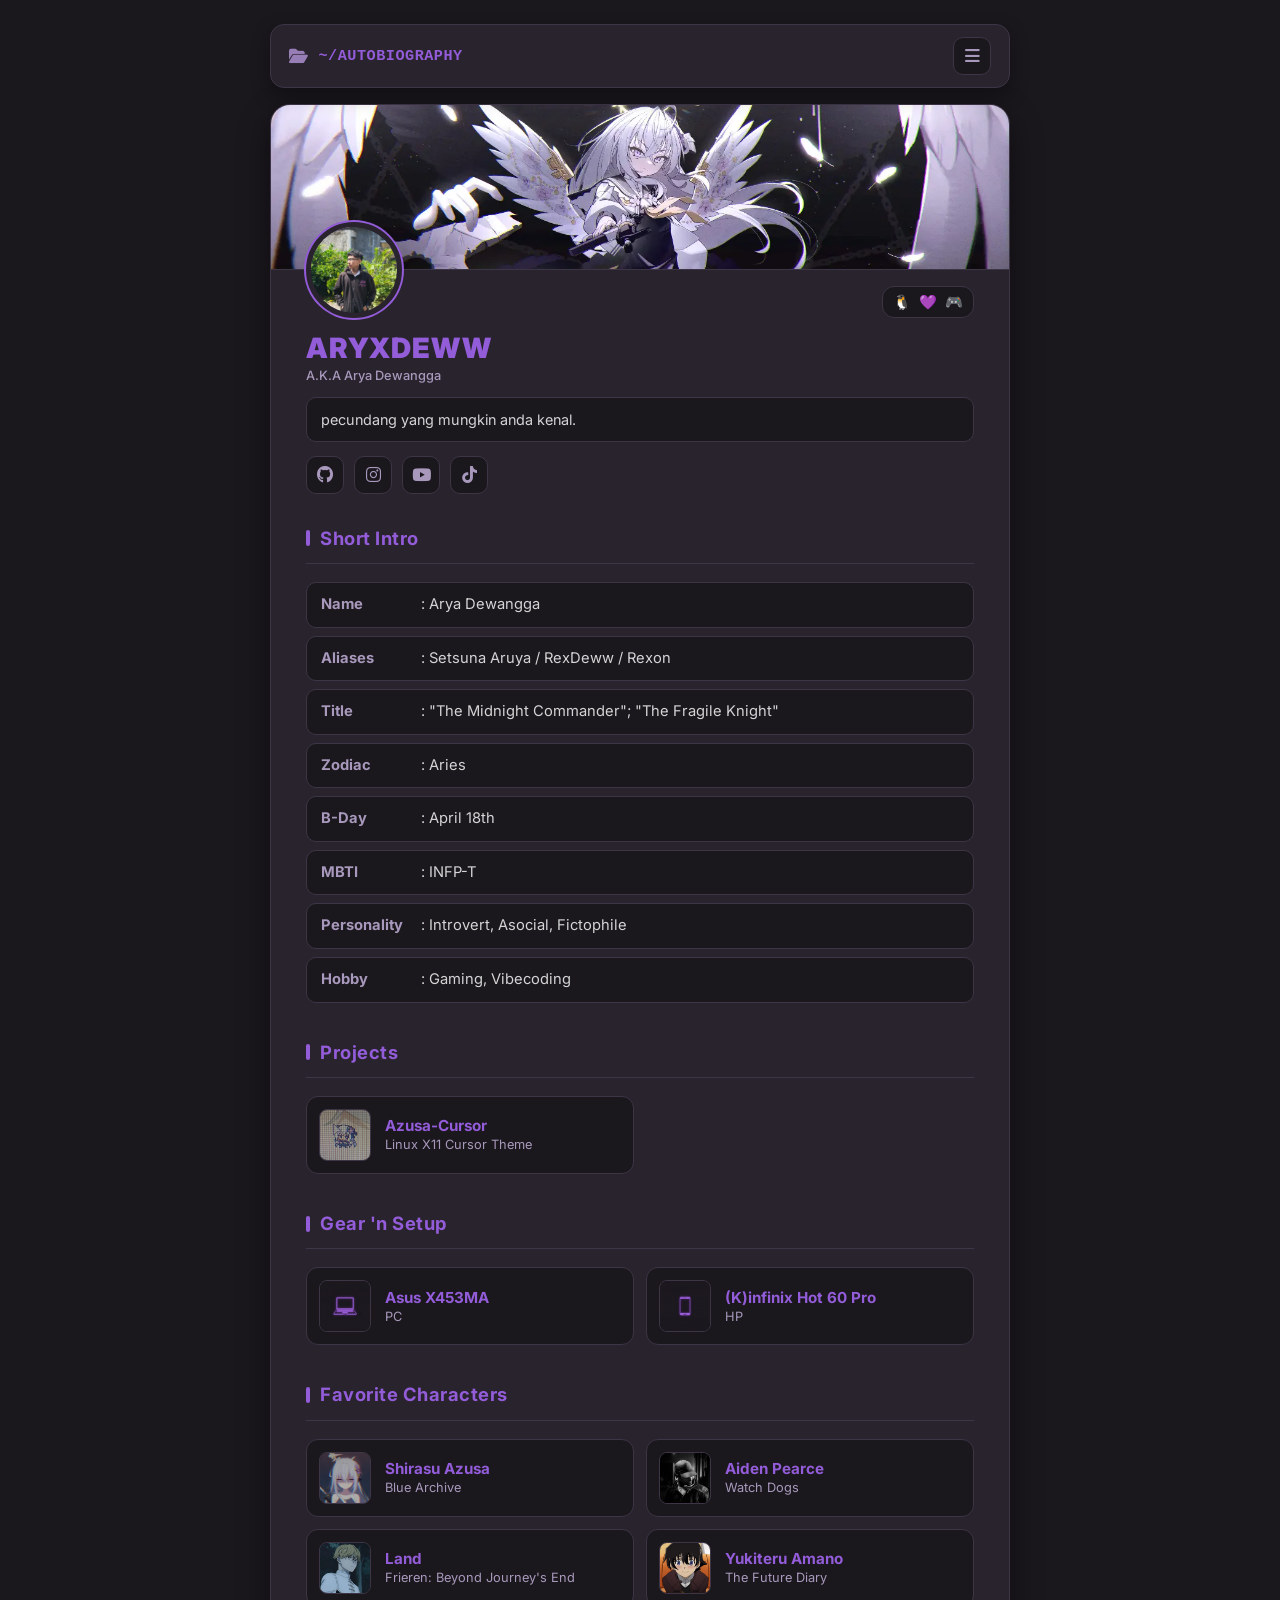
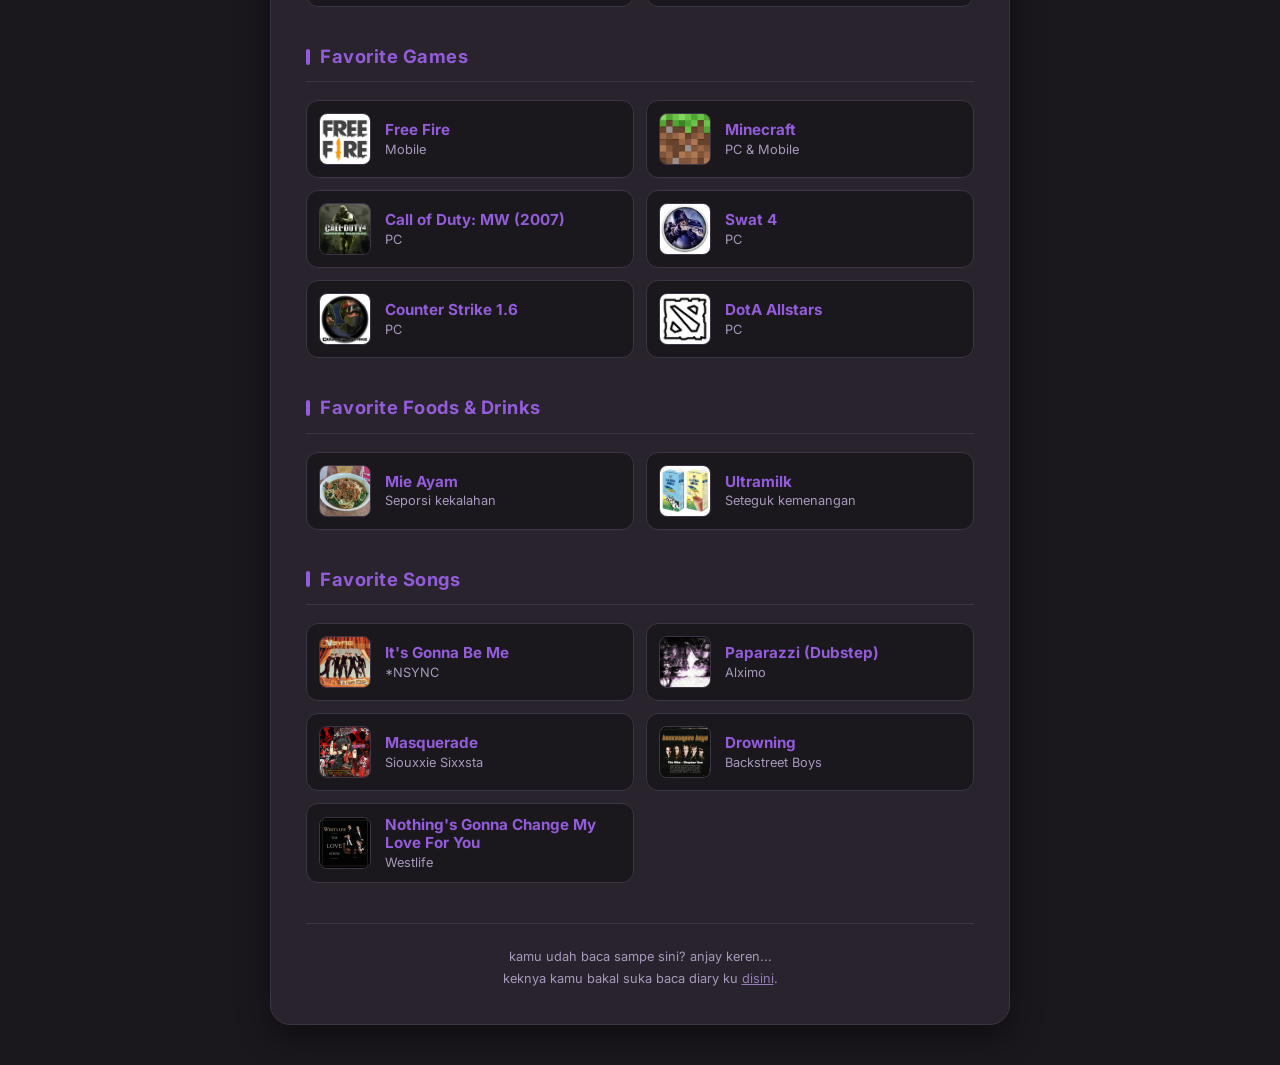
==== commit f7f30a7c: "fix: ganti banner" ====
--- a/index.html
+++ b/index.html
@@ -751,7 +751,7 @@
     <div id="viewAutobiography">
         <header class="discord-header">
             <div class="profile-banner">
-                <img src="assets/autobiography/banner.webp" alt="Profile Banner" class="banner-pic">
+                <img src="assets/autobiography/banner2.webp" alt="Profile Banner" class="banner-pic">
             </div>
 
             <div class="header-top-row">
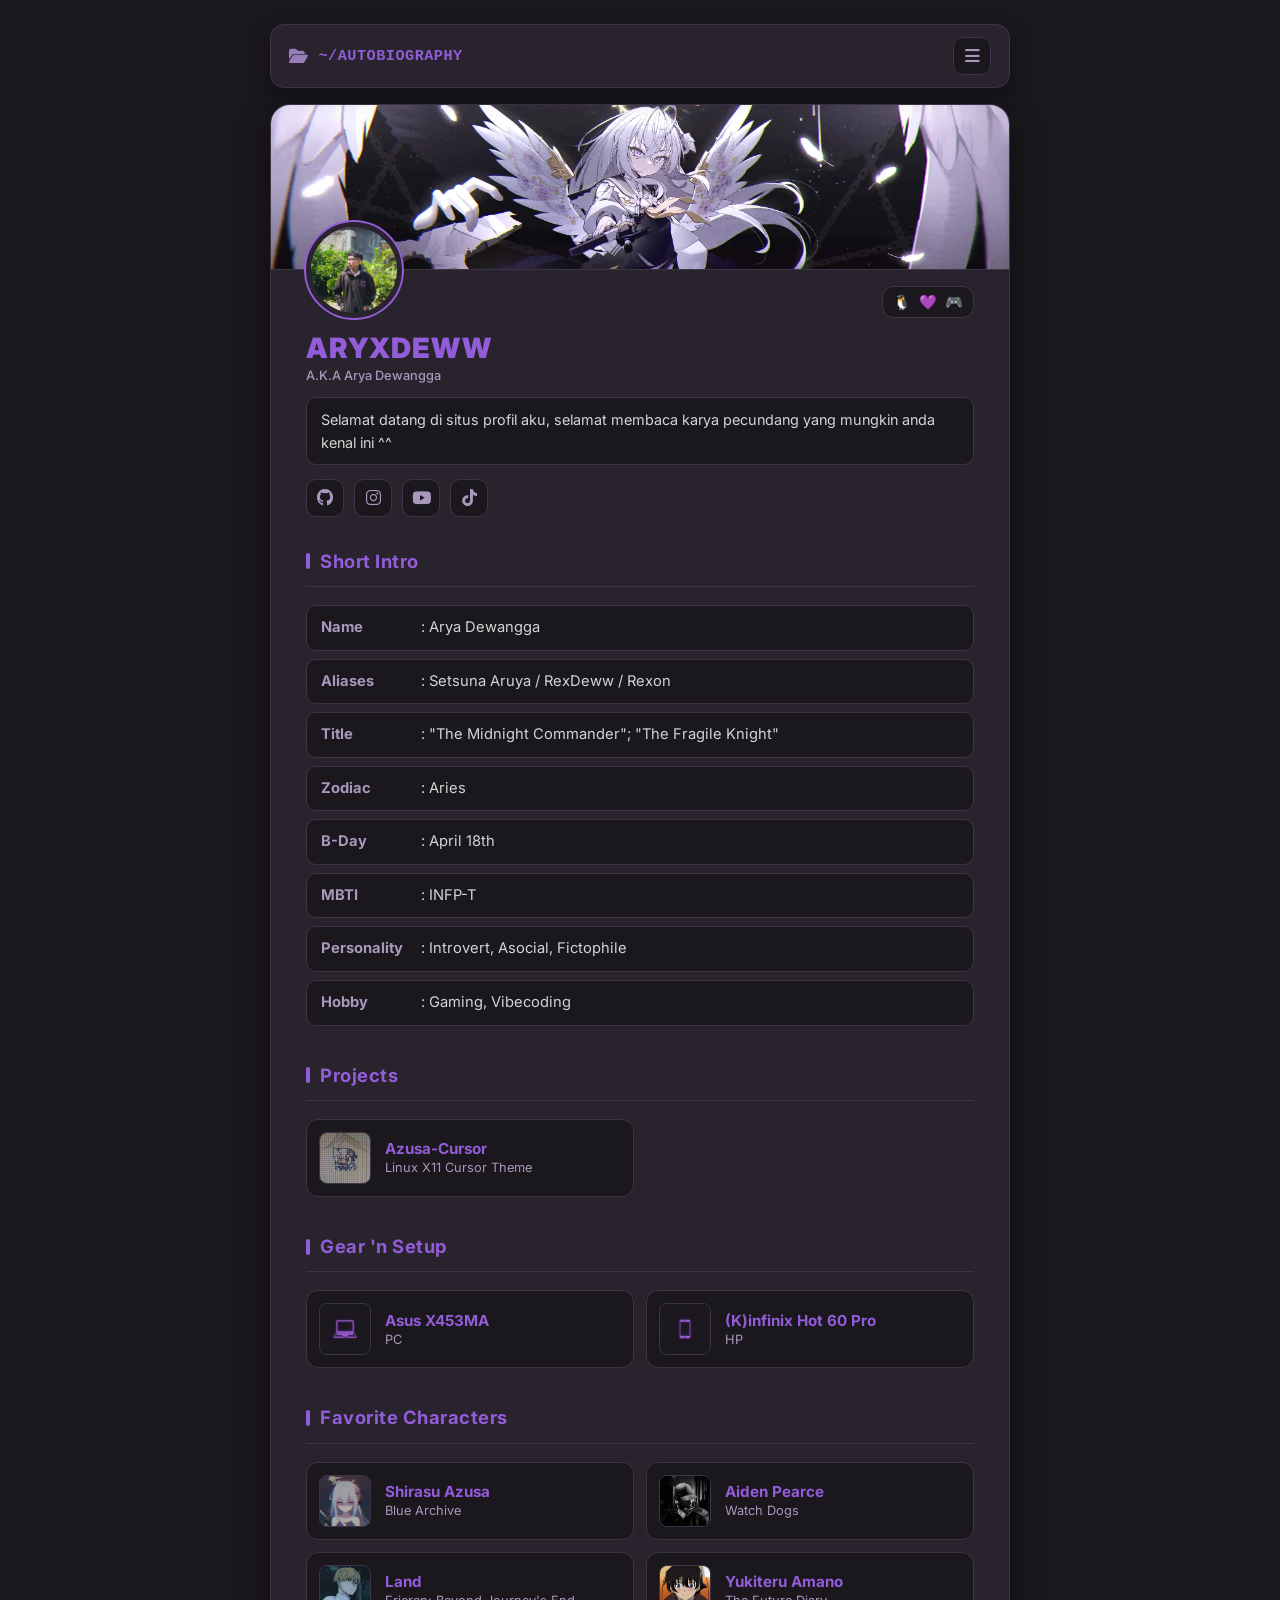
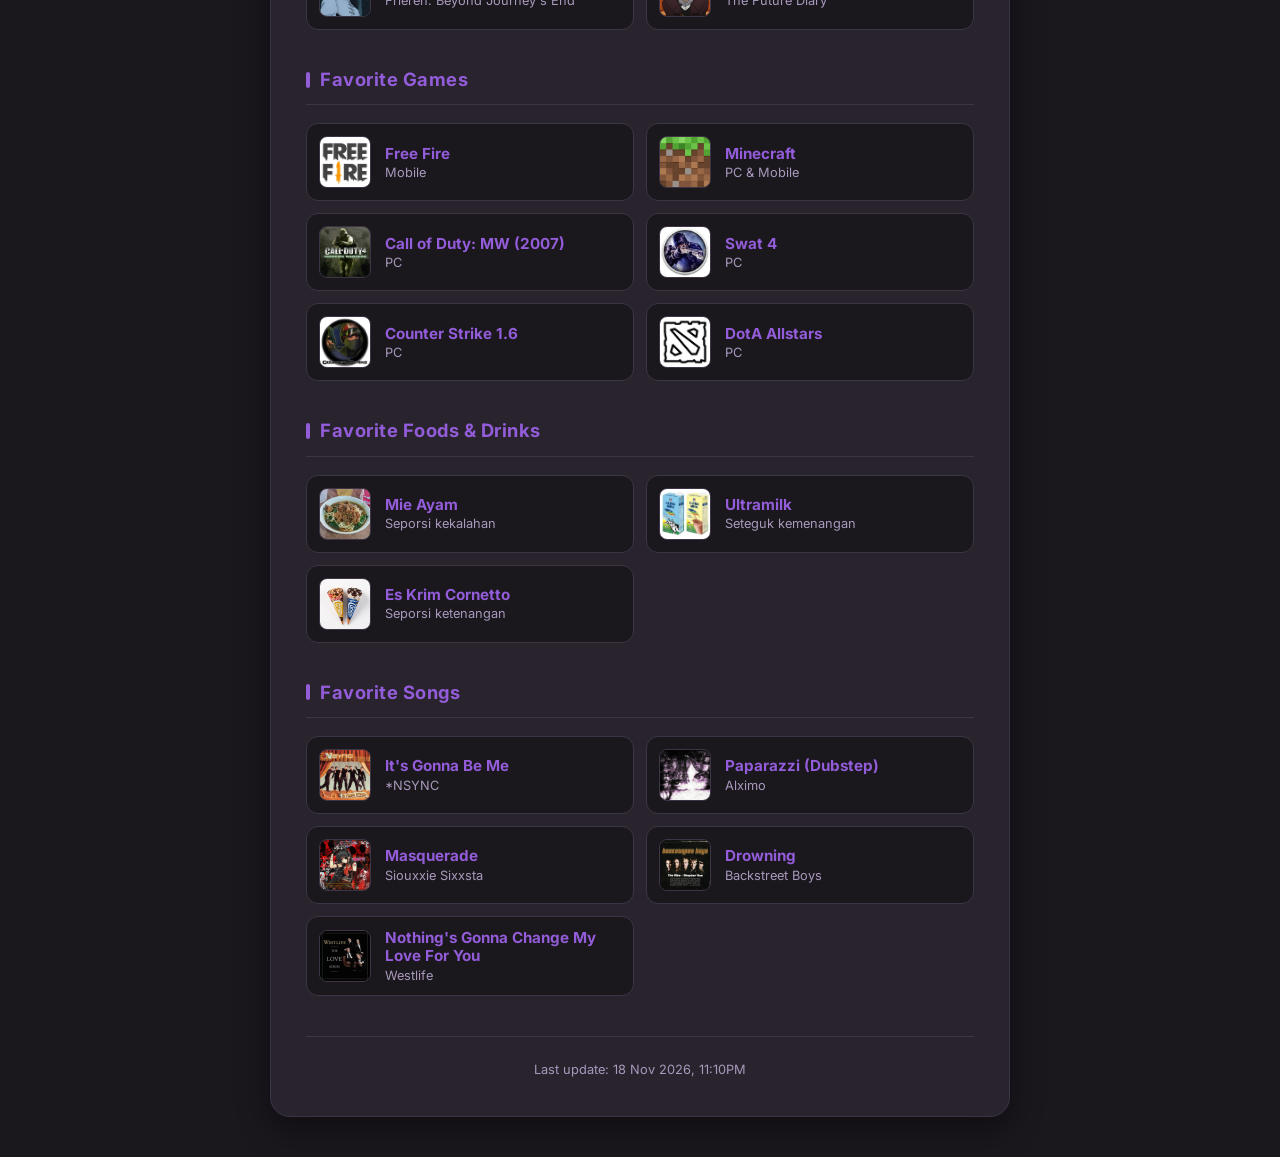
==== commit b3a7b1c3: "omni-update: fix, rm, and change haiiiiiiiiiiiiiiiiiiiiiiiiiiiiiiiiiiiiiiiiiiiiiiiiiiiiiiiiiiiiiiiii" ====
--- a/index.html
+++ b/index.html
@@ -221,10 +221,10 @@
             background-color: var(--color-bg-card);
             object-fit: cover;
             flex-shrink: 0;
-            transition: transform 0.25s ease;
-        }
-
-        .profile-pic:hover { transform: scale(1.04); }
+            /*transition: transform 0.25s ease;*/ /*hapus animasi*/
+        }
+
+        /*.profile-pic:hover { transform: scale(1.04); }*/ /*hapus animasi*/
 
         .discord-badge-pill {
             display: inline-flex;
@@ -613,7 +613,7 @@
         .modal-content {
             background-color: var(--color-bg-card);
             border: 1px solid var(--color-primary);
-            border-radius: 16px;
+            border-radius: 1px;
             width: 100%;
             max-width: 480px;
             max-height: 85vh;
@@ -759,24 +759,24 @@
 
                 <div class="discord-badge-pill">
                     <button class="badge-btn"
-                        data-title="Linux Enthusiast"
-                        data-subtitle="Mulai nyoba Linux dari Sep '24 lalu, karena efek efisiensi akwoakwko"
-                        aria-label="Linux Enthusiast">🐧</button>
+                        data-title="Linux Enthusiast (Lv.3)"
+                        data-subtitle="Mulai nyoba Linux dari Sep '24 lalu dengan dimulai dari PC yang speknya mengenaskan yaitu Celeron N2840 (yg masih kupake sampe sekarang)"
+                        aria-label="Linux Enthusiast (Lv.3)">🐧</button>
                     <button class="badge-btn"
-                        data-title="Fictophilia"
-                        data-subtitle="Mulai ngewaifuin Shirasu Azusa sejak 2023, dan menjadi fictophilia di tahun yang sama."
-                        aria-label="Fictophilia">💜</button>
+                        data-title="Fictophile (Lv.Max)"
+                        data-subtitle="Mulai ngewaifuin Shirasu Azusa sejak 2023, dan menjadi fictophilia di tahun yang sama. dan akan aku buktikan bahwa kesetiaan diatas segalanya di konteks percintaan."
+                        aria-label="Fictophile (Lv.Max)">💜</button>
                     <button class="badge-btn"
-                        data-title="Gamer Tipis-Tipis"
+                        data-title="Gamer (Lv.1)"
                         data-subtitle="cuma main epep, mc, sama beberapa game ringan di pc serta ppsspp"
-                        aria-label="Gamer Tipis-Tipis">🎮</button>
+                        aria-label="Gamer (Lv.1)">🎮</button>
                 </div>
             </div>
 
             <div class="header-text">
                 <h1>ARYXDEWW</h1>
                 <span class="aka-text">A.K.A Arya Dewangga</span>
-                <p class="header-bio">pecundang yang mungkin anda kenal.</p>
+                <p class="header-bio">Selamat datang di situs profil aku, selamat membaca karya pecundang yang mungkin anda kenal ini ^^</p>
 
                 <!-- Social Links (Dari Profile Card, tanpa tombol Autobiography) -->
                 <div class="social-links">
@@ -1010,6 +1010,16 @@
                         <span class="item-subtitle">Seteguk kemenangan</span>
                     </div>
                 </button>
+                <button class="item-btn std-btn"
+                    data-title="Es Krim Cornetto"
+                    data-img="assets/autobiography/fnd/cornetto-banner.webp"
+                    data-desc="Es krim fav gweh, alasan suka es krim ini karena sejak masi kecil kepengen beli ini, dan sekarang bisa beli...inner child ku bahagia wok. oh iya varian favoritku antara SilverQueen atau Oreo.">
+                    <img src="assets/autobiography/fnd/cornetto-avatar.webp" alt="Food Icon" class="item-avatar">
+                    <div class="item-info">
+                        <span class="item-title">Es Krim Cornetto</span>
+                        <span class="item-subtitle">Seporsi ketenangan</span>
+                    </div>
+                </button>
             </div>
         </section>
 
@@ -1057,7 +1067,7 @@
                 <button class="item-btn song-btn"
                     data-title="Drowning"
                     data-artist="Backstreet Boys"
-                    data-album="-"
+                    data-album="The Hits - Chapter One"
                     data-img="assets/autobiography/songs/drowning-cover.webp"
                     data-notes="Lagu penunjang fiktofiliaku, kesan cintanya kuat banget di lagu ini dan seakan menyerahkan hati hanya untuk orang tersayang. bucin abiezzz">
                     <img src="assets/autobiography/songs/drowning-cover.webp" alt="Song Cover" class="item-avatar">
@@ -1069,7 +1079,7 @@
                 <button class="item-btn song-btn"
                     data-title="Nothing's Gonna Change My Love For You"
                     data-artist="Westlife"
-                    data-album="-"
+                    data-album="The Love Album"
                     data-img="assets/autobiography/songs/ngcmlfy-cover.webp"
                     data-notes="Lagu ini pertama kali kuketahui 2023 lalu dimana aku ikut ke acara pernikahan orang yang kebetulan nyanyiin lagu ini, disana aku langsung download lagunya njir dan disilah awawl mula aku suka lagu Nightcore">
                     <img src="assets/autobiography/songs/ngcmlfy-cover.webp" alt="Song Cover" class="item-avatar">
@@ -1082,7 +1092,7 @@
         </section>
 
         <footer class="footer">
-            kamu udah baca sampe sini? anjay keren...<br>keknya kamu bakal suka baca diary ku <button type="button" class="inline-switch-link" id="switchToDiaryBtn">disini</button>.
+            Last update: 18 Nov 2026, 11:10PM
         </footer>
     </div>
 
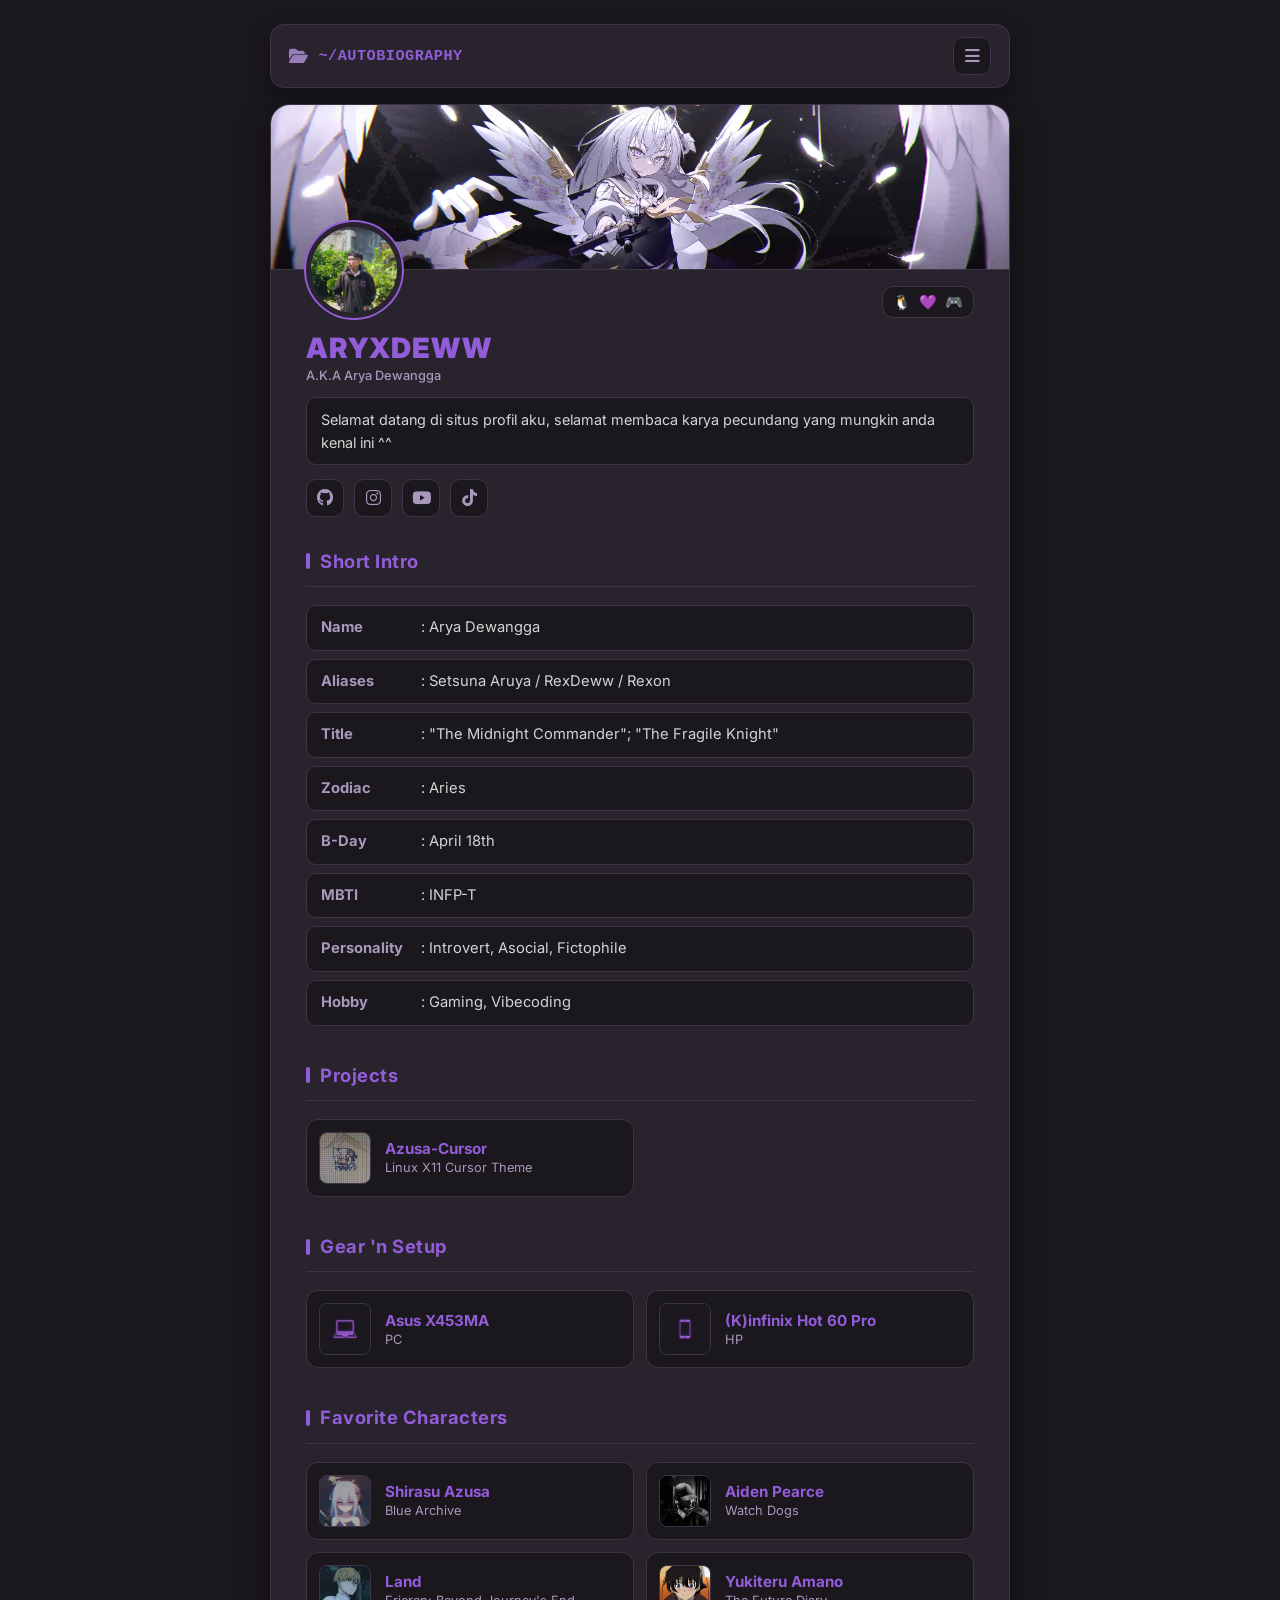
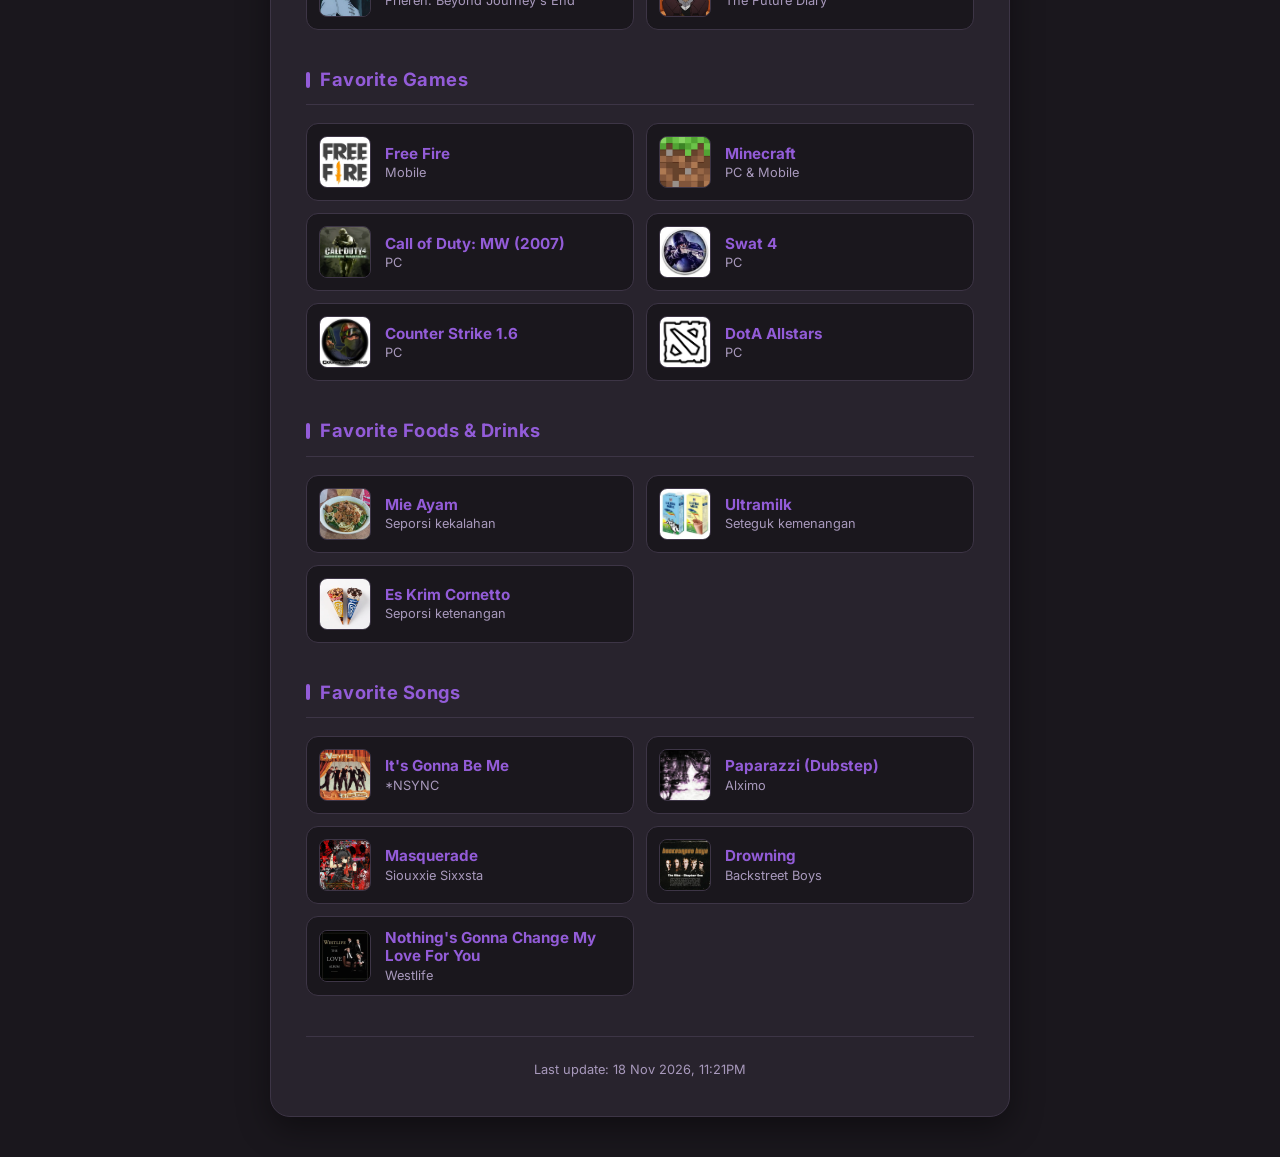
==== commit 4ecb9e78: "fix: minor bug sebelum commit sebelum nya aman aja anjeng, apalah ini" ====
--- a/index.html
+++ b/index.html
@@ -1092,7 +1092,7 @@
         </section>
 
         <footer class="footer">
-            Last update: 18 Nov 2026, 11:10PM
+            Last update: 18 Nov 2026, 11:21PM
         </footer>
     </div>
 
@@ -1190,7 +1190,6 @@
     const viewAutobiography = document.getElementById("viewAutobiography");
     const viewDiary = document.getElementById("viewDiary");
     const navOptions = document.querySelectorAll(".nav-option");
-    const switchToDiaryBtn = document.getElementById("switchToDiaryBtn");
 
     function switchDirectory(target) {
         const isDiary = target === "diary";
@@ -1221,7 +1220,6 @@
         });
     });
 
-    switchToDiaryBtn.addEventListener("click", () => switchDirectory("diary"));
 
     document.addEventListener("click", (e) => {
         if (!navDropdown.contains(e.target) && e.target !== hamburgBtn) {
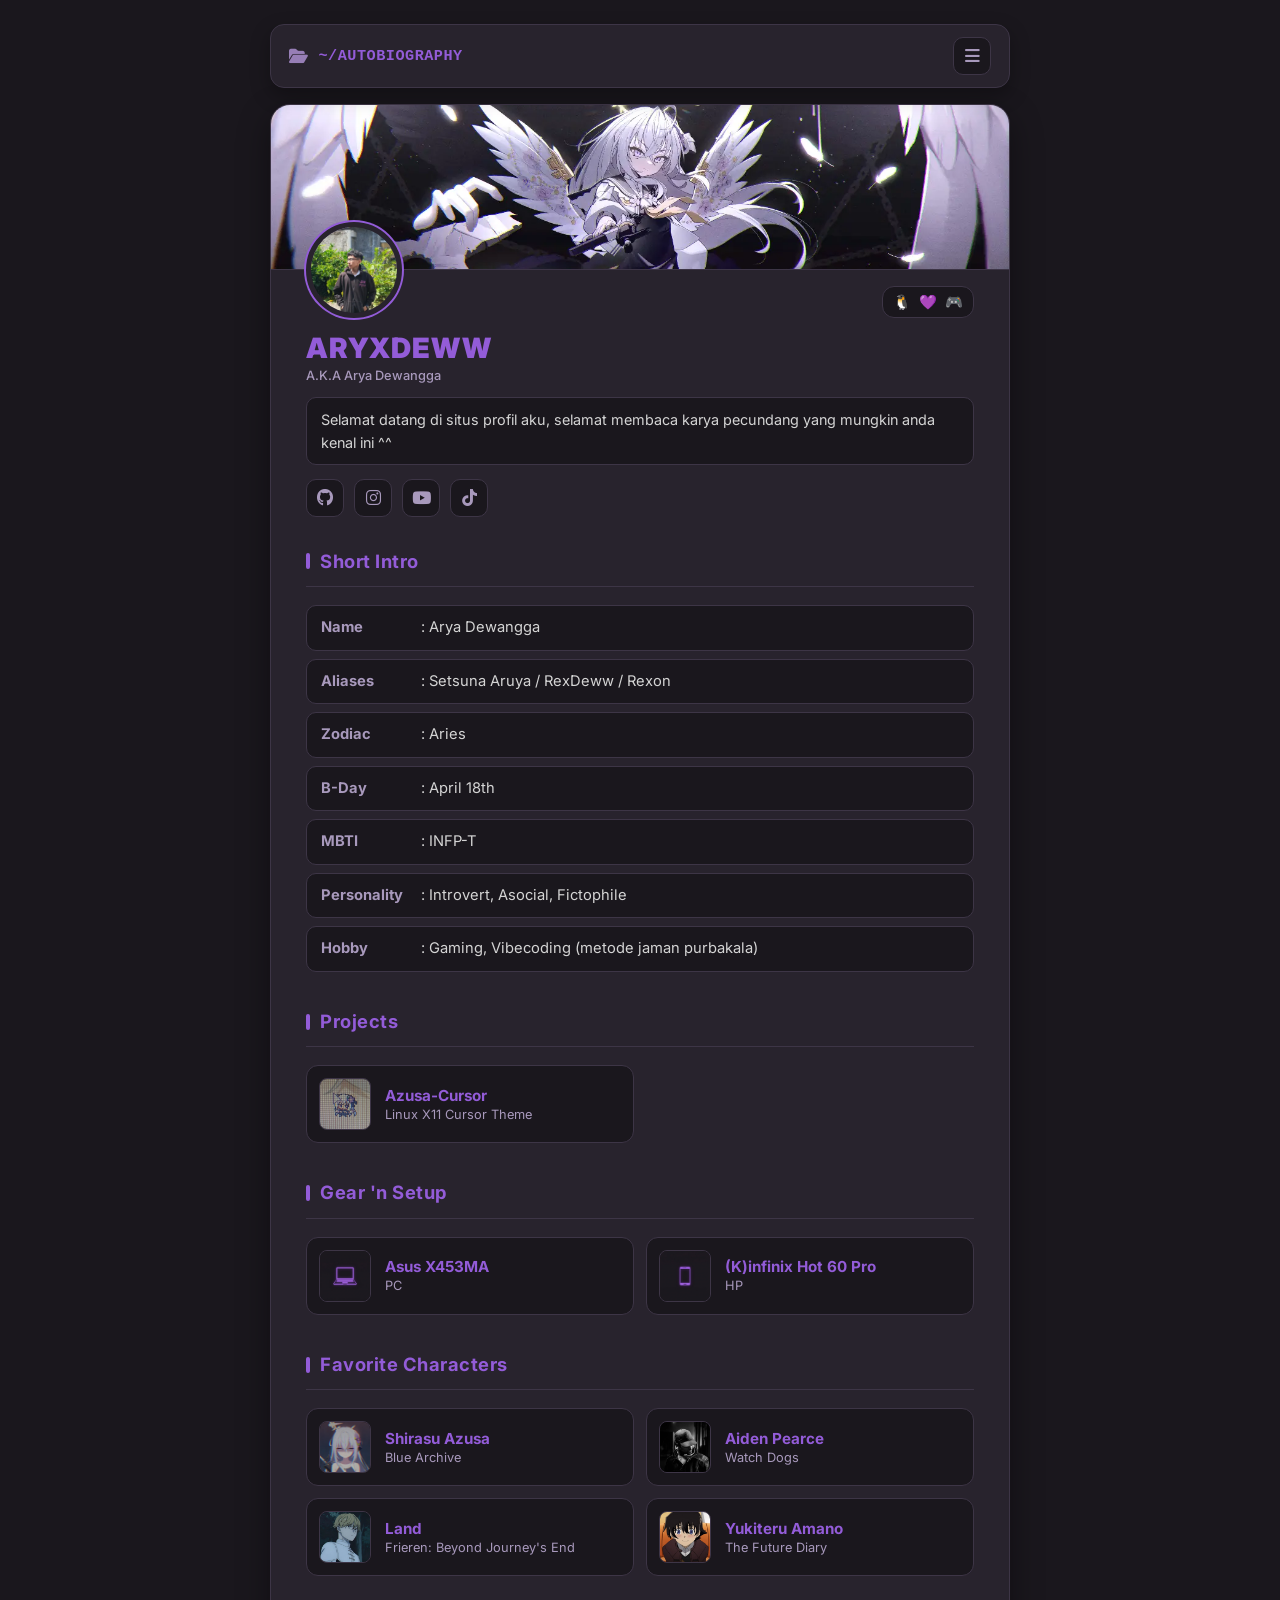
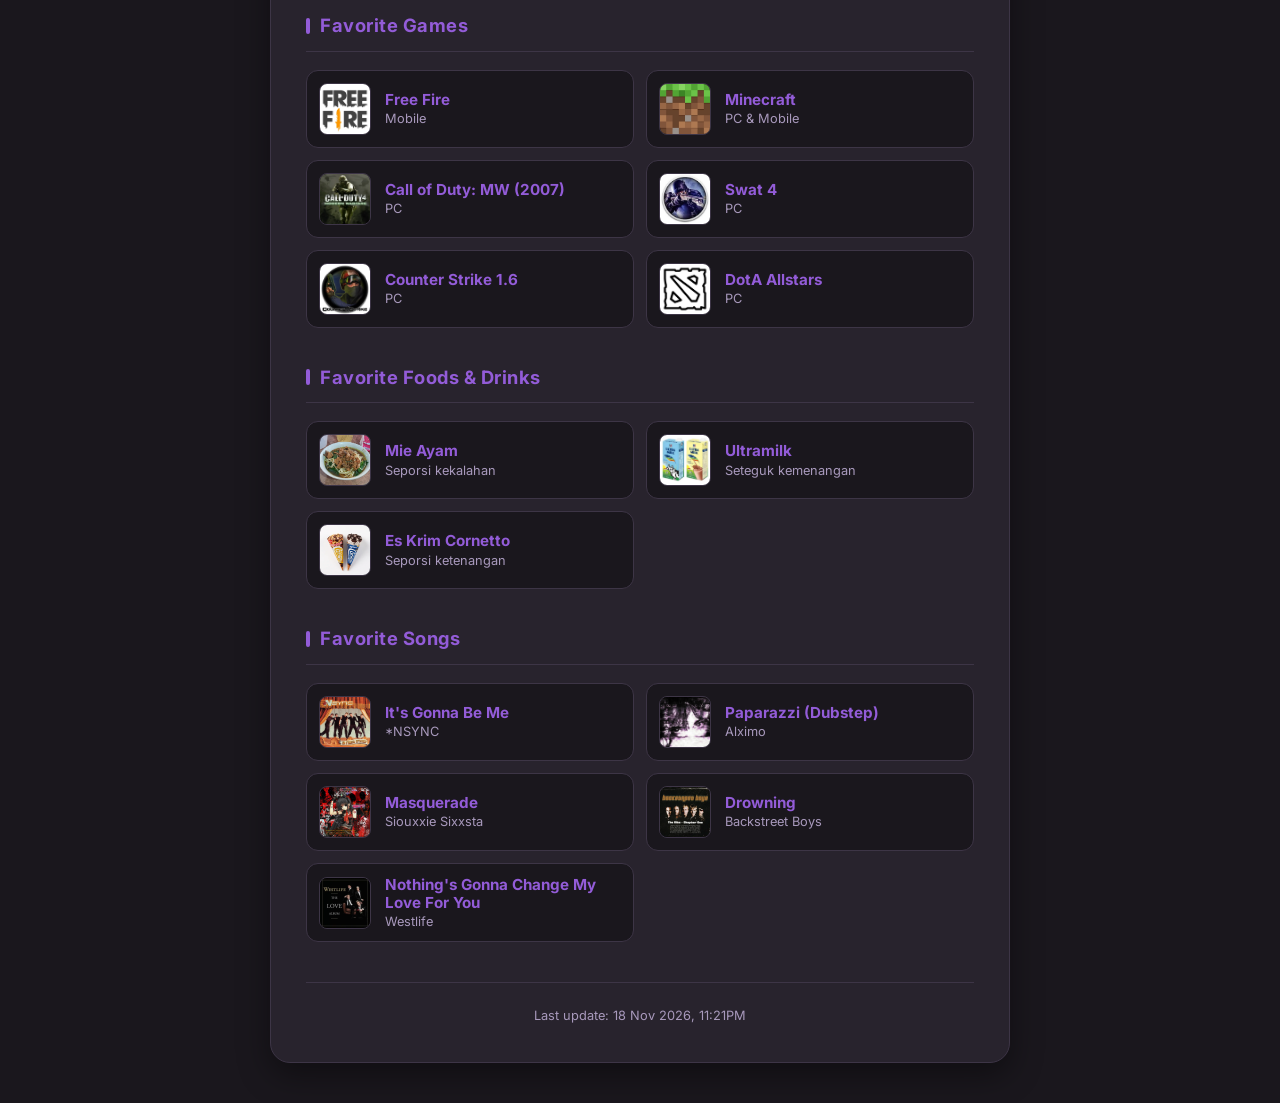
==== commit 73455f5c: "fix: ubah tipis-tipis hal yang kuubah: - ngilangin title di short intro - nambah catatan biar ga lup" ====
--- a/index.html
+++ b/index.html
@@ -801,12 +801,12 @@
             <ul class="info-list">
                 <li><strong>Name</strong>: Arya Dewangga</li>
                 <li><strong>Aliases</strong>: Setsuna Aruya / RexDeww / Rexon</li>
-                <li><strong>Title</strong>: "The Midnight Commander"; "The Fragile Knight"</li>
+                <!--<li><strong>Title</strong>: "The Midnight Commander"; "The Fragile Knight"</li>-->
                 <li><strong>Zodiac</strong>: Aries</li>
                 <li><strong>B-Day</strong>: April 18th</li>
                 <li><strong>MBTI</strong>: INFP-T</li>
                 <li><strong>Personality</strong>: Introvert, Asocial, Fictophile</li>
-                <li><strong>Hobby</strong>: Gaming, Vibecoding</li>
+                <li><strong>Hobby</strong>: Gaming, Vibecoding (metode jaman purbakala)</li>
             </ul>
         </section>
 
@@ -869,7 +869,7 @@
                 <button class="item-btn std-btn"
                     data-title="Shirasu Azusa"
                     data-img="assets/autobiography/chars/azusa-banner.webp"
-                    data-desc="Mba-mba yang punya julukan &quot;The Ice Queen of Trinity&quot; yang merupakan anggota Make-Up Work Club serta murid dari Trinity General School di <a href='https://bluearchive.wiki/wiki/Main_Page' target='_blank' rel='noopener'>Blue Archive</a> adalah salah satu karakter favorit yang aku cintai selamanya dengan sangat setia melebihi apapun yang juga kujadikan istri karakter fiksi serta yang menjadi alasan kenapa aku jadi <a href='https://www.treatmyocd.com/blog/fictosexuality' target='_blank' rel='noopener'>fictophilia</a> sampai detik ini hehe.<br><br>Karakter ini aku jadikan karakter spesial di hidupku serta dia ada dan kusinggung di situs diary ku berjudul:<br>
+                    data-desc="Mba-mba yang punya julukan &quot;The Ice Queen of Trinity&quot; yang merupakan anggota Make-Up Work Club serta murid dari Trinity General School di <a href='https://bluearchive.wiki/wiki/Main_Page' target='_blank' rel='noopener'>Blue Archive</a> adalah salah satu karakter favorit yang aku cintai selamanya dengan sangat setia melebihi apapun yang juga kujadikan istri karakter fiksi serta yang menjadi alasan kenapa aku jadi <a href='https://www.treatmyocd.com/blog/fictosexuality' target='_blank' rel='noopener'>fictophilia</a>.<br><br>Karakter ini aku jadikan karakter spesial di hidupku serta dia ada dan kusinggung di situs diary ku berjudul:<br>
                     1. &quot;Fictophile: Clarification (README!)&quot;<br>
                     2. &quot;Fictophile: Origin&quot;, yang bisa kalian baca lewat menu direktori ~/DIARY."
                     data-link="https://bluearchive.fandom.com/wiki/Shirasu_Azusa"
@@ -1308,21 +1308,24 @@
             return `<img src="assets/diary/gallery/${codename}/${filename}" alt="${alt}" class="diary-img">`;
         });
 
-        // Link: [teks](url)
+        // Link: "[teks](url)"
         parsed = parsed.replace(/\[(.*?)\]\((.*?)\)/g, '<a href="$2" target="_blank" rel="noopener" class="diary-link">$1</a>');
 
-        // Header (# , ## , ### )
+        // Header
+        //"# text" (h1 + ada garisnya, cocok buat judul bab),
+        //"## text" (h2, cocok buat judul sub bab),
+        //"### text" (h3, cocok buat penegasan ulang)
         parsed = parsed.replace(/^### (.*$)/gim, '<h3 class="diary-h3">$1</h3>');
         parsed = parsed.replace(/^## (.*$)/gim, '<h2 class="diary-h2">$1</h2>');
         parsed = parsed.replace(/^# (.*$)/gim, '<h1 class="diary-h1">$1</h1>');
 
-        // Kutipan (> teks atau &gt; teks)
+        // Kutipan "> text" / "&gt; text" (buat notes)
         parsed = parsed.replace(/^\s*(?:&gt;|>)\s*(.*$)/gim, '<blockquote class="diary-quote">$1</blockquote>');
 
-        // Kode Inline (`kode`)
+        // Kode Inline "`kode`"
         parsed = parsed.replace(/`([^`]+)`/g, '<code class="diary-code">$1</code>');
 
-        // Formatting Teks: Underline, Bold, Italic
+        // Formatting Teks: Underline (++text++), Bold (**text**), Italic (*text*)
         parsed = parsed.replace(/\+\+(.*?)\+\+/g, '<u>$1</u>');
         parsed = parsed.replace(/(\*\*|__)(.*?)\1/g, '<strong>$2</strong>');
         parsed = parsed.replace(/(\*|_)(.*?)\1/g, '<em>$2</em>');
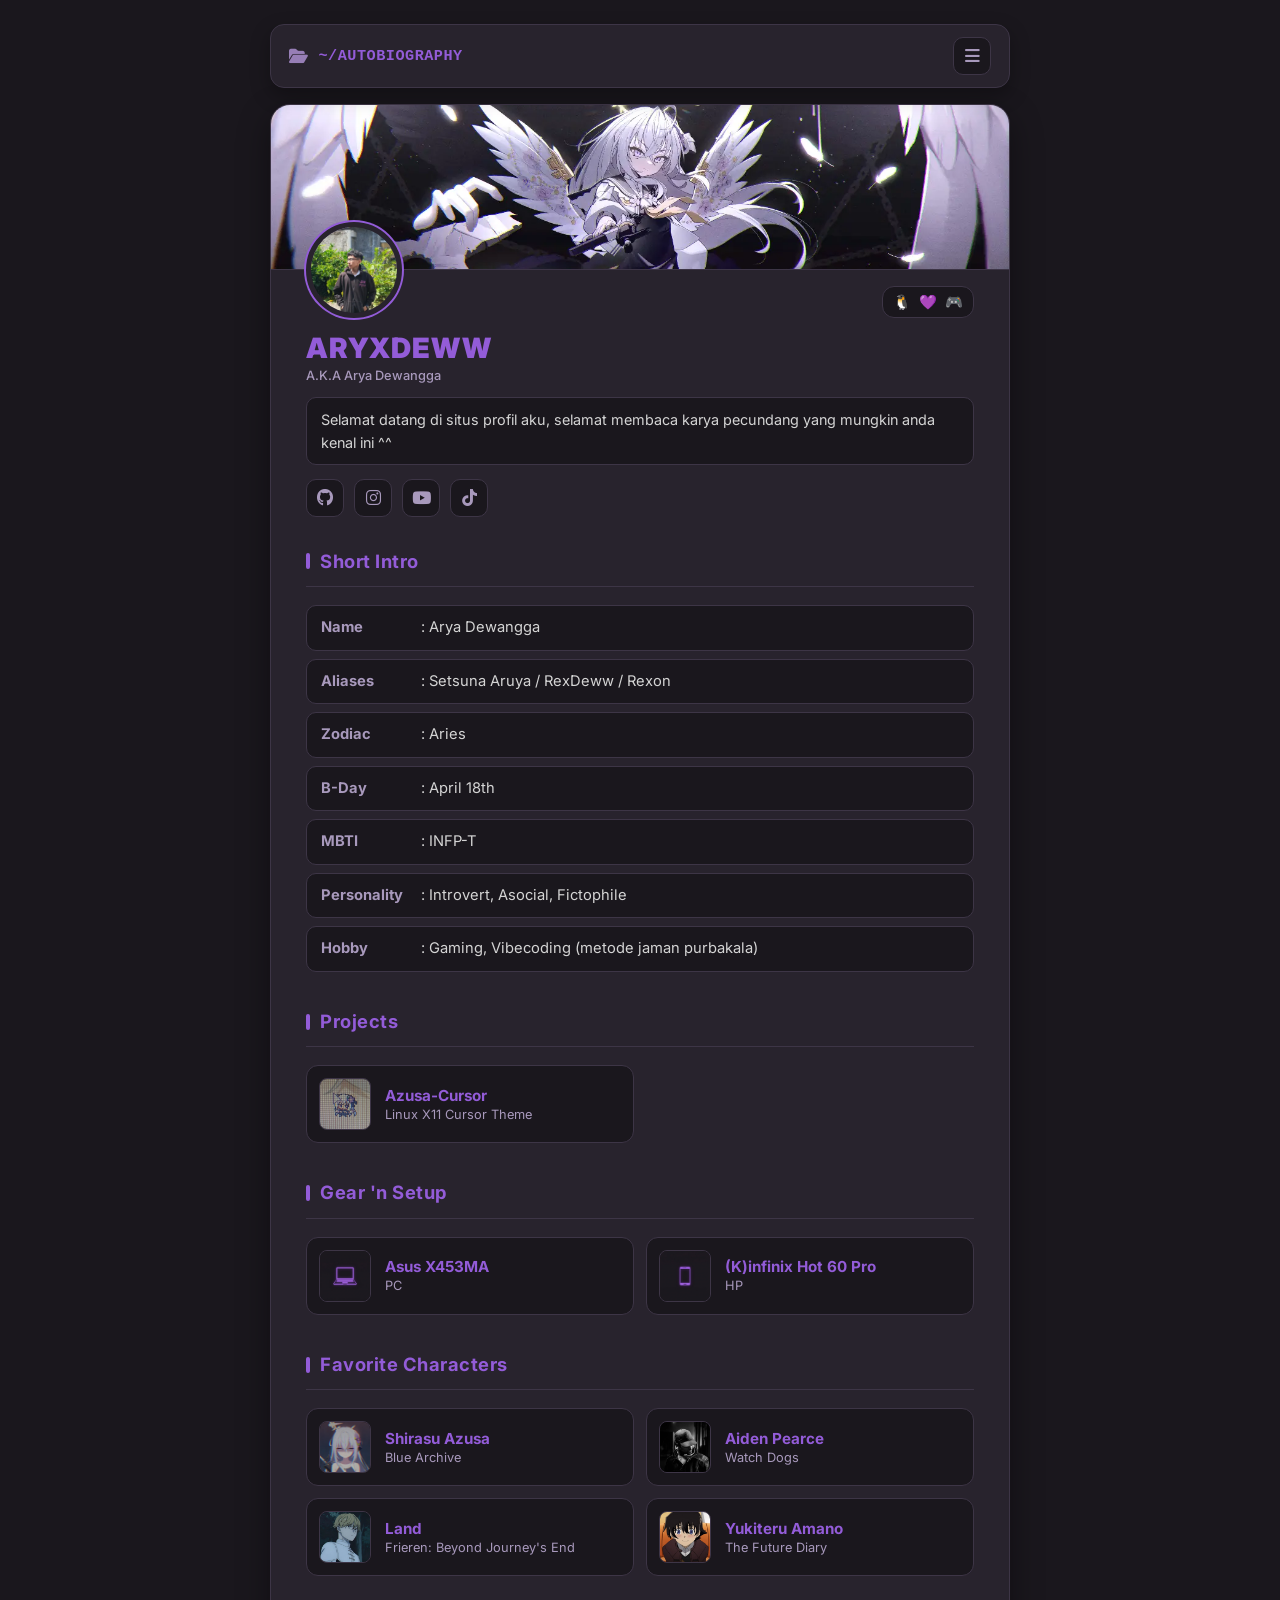
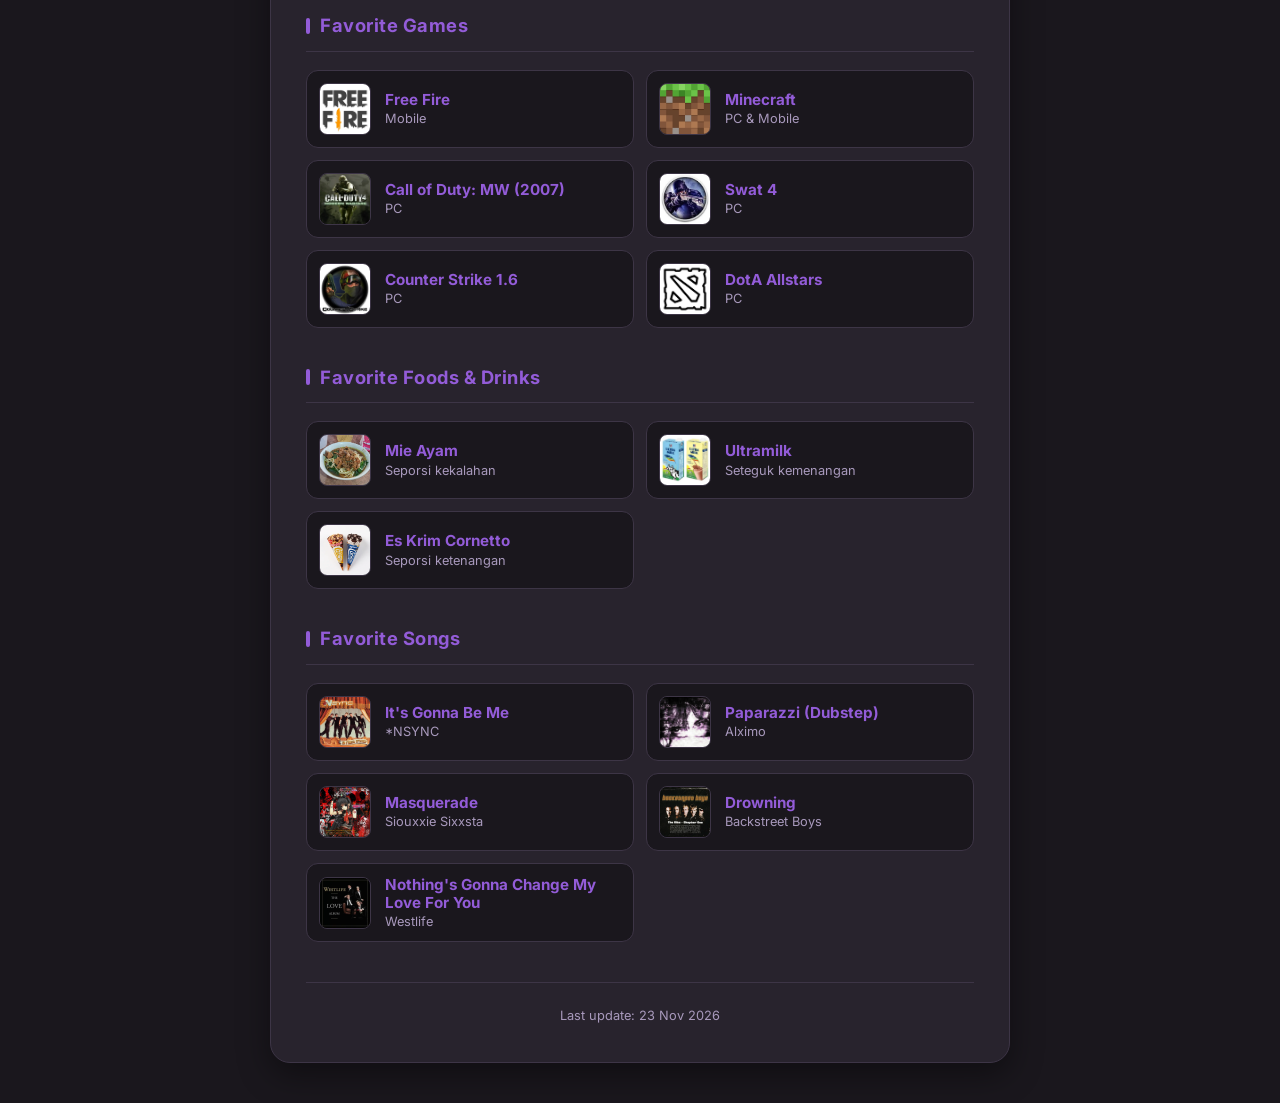
==== commit 0aa8771c: "revamp-n-fix: logic and inside modal yang aku ubah: - semua isi konten di autobiography aku taruh di" ====
--- a/index.html
+++ b/index.html
@@ -1,7 +1,6 @@
 <!DOCTYPE html>
 <html lang="id">
 <head>
-    <head>
     <meta charset="UTF-8">
     <meta name="viewport" content="width=device-width, initial-scale=1.0">
     <title>ARYXDEWW | Profile</title>
@@ -221,10 +220,7 @@
             background-color: var(--color-bg-card);
             object-fit: cover;
             flex-shrink: 0;
-            /*transition: transform 0.25s ease;*/ /*hapus animasi*/
-        }
-
-        /*.profile-pic:hover { transform: scale(1.04); }*/ /*hapus animasi*/
+        }
 
         .discord-badge-pill {
             display: inline-flex;
@@ -427,20 +423,9 @@
             line-height: 1.7;
         }
 
-        .inline-switch-link {
-            background: none;
-            border: none;
-            color: var(--color-hover);
-            font: inherit;
-            cursor: pointer;
-            padding: 0;
-            text-decoration: underline;
-        }
-        .inline-switch-link:hover { color: var(--color-primary); }
-
         /* ==========================================================================
            ##########################################################################
-           ★ [STYLES SECTION 2: DIARY (GRID, SPECIAL BLING-BORDER & MARKDOWN)] ★
+           ★ [STYLES SECTION 2: DIARY (GRID & SPECIAL BLING-BORDER)] ★
            ##########################################################################
            ========================================================================== */
         .diary-header {
@@ -547,38 +532,51 @@
             35%, 100% { left: -150%; }
         }
 
-        /* --- Markdown Elements inside Diary Modal --- */
-        .diary-body-text {
+        /* ==========================================================================
+           ★ [UNIFIED MARKDOWN CONTENT STYLES (ALL MODALS)] ★
+           ========================================================================== */
+        .md-body-text {
             color: var(--color-diary-text);
-            line-height: 1.8;
-            font-size: 0.98rem;
+            line-height: 1.72;
+            font-size: 0.95rem;
             white-space: pre-wrap;
         }
-        .diary-h1, .diary-h2, .diary-h3 { color: var(--color-primary); margin: 20px 0 10px 0; font-weight: 700; }
-        .diary-h1 { font-size: 1.4rem; border-bottom: 1px dashed var(--color-text-muted); padding-bottom: 5px; }
-        .diary-h2 { font-size: 1.25rem; }
-        .diary-h3 { font-size: 1.1rem; }
-
-        .diary-link {
+
+        /* ==========================================================================
+           ★ [CUSTOMIZE HEADING GAP HERE (#, ##, ### DI DALAM SEMUA MODAL)] ★
+           Ubah angka margin (atas kanan bawah kiri) di bawah ini untuk atur jarak!
+           ========================================================================== */
+        .md-h1, .md-h2, .md-h3 {
+            color: var(--color-primary);
+            margin: 6px 0 2px 0; /* <-- JARAK ATAS & BAWAH HEADING (#, ##, ###) */
+            font-weight: 700;
+            line-height: 1.3;
+        }
+        .md-h1 { font-size: 1.35rem; border-bottom: 1px dashed var(--color-text-muted); padding-bottom: 4px; }
+        .md-h2 { font-size: 1.2rem; }
+        .md-h3 { font-size: 1.06rem; }
+        /* ========================================================================== */
+
+        .md-link {
             color: var(--color-primary);
             text-decoration: none;
             font-weight: 600;
             border-bottom: 1px dashed var(--color-primary);
             transition: color 0.2s, border-color 0.2s;
         }
-        .diary-link:hover { color: #ffffff; border-bottom-style: solid; text-decoration: none; }
-
-        .diary-img {
+        .md-link:hover { color: #ffffff; border-bottom-style: solid; text-decoration: none; }
+
+        .md-img {
             max-width: 100%;
             border-radius: 10px;
-            margin: 20px 0;
+            margin: 12px 0;
             display: block;
             border: 1px solid var(--color-border);
         }
 
-        .diary-quote {
-            margin: 15px 0;
-            padding: 12px 18px;
+        .md-quote {
+            margin: 8px 0;
+            padding: 10px 16px;
             background-color: var(--color-bg-page);
             border-left: 4px solid var(--color-primary);
             color: var(--color-text-muted);
@@ -586,14 +584,29 @@
             border-radius: 0 10px 10px 0;
         }
 
-        .diary-code {
+        .md-code {
             background-color: var(--color-bg-page);
             color: var(--color-primary);
-            padding: 3px 8px;
+            padding: 2px 7px;
             border-radius: 6px;
             font-family: monospace;
             font-size: 0.9em;
             border: 1px solid var(--color-border);
+        }
+
+        .md-codeblock {
+            display: block;
+            background-color: var(--color-bg-page);
+            color: var(--color-primary);
+            padding: 12px 14px;
+            margin: 8px 0;
+            border-radius: 10px;
+            border: 1px solid var(--color-border);
+            font-family: monospace;
+            font-size: 0.88rem;
+            line-height: 1.55;
+            white-space: pre;
+            overflow-x: auto;
         }
 
         /* ==========================================================================
@@ -676,7 +689,6 @@
             background-color: var(--color-bg-page);
         }
         .song-modal-img { aspect-ratio: 1/1; max-width: 220px; margin: 0 auto 16px auto; display: block; }
-        .modal-desc { font-size: 0.92rem; margin-bottom: 20px; line-height: 1.65; }
         .badge-modal-subtitle { font-size: 0.92rem; color: var(--color-text-main); line-height: 1.6; margin: 0; }
 
         .song-meta {
@@ -699,6 +711,7 @@
             padding: 12px;
             border-radius: 10px;
             font-weight: bold;
+            margin-top: 18px;
             transition: background-color 0.2s ease, transform 0.2s ease;
             text-decoration: none !important;
         }
@@ -745,17 +758,17 @@
 
     <!-- ==========================================================================
          ##########################################################################
-         ★ [HTML SECTION 1: AUTOBIOGRAPHY VIEW] ★
+         ★ [HTML SECTION 1: AUTOBIOGRAPHY VIEW (DYNAMIC CONTAINERS)] ★
          ##########################################################################
          ========================================================================== -->
     <div id="viewAutobiography">
         <header class="discord-header">
             <div class="profile-banner">
-                <img src="assets/autobiography/banner2.webp" alt="Profile Banner" class="banner-pic">
+                <img src="assets/autobiography/media/banner2.webp" alt="Profile Banner" class="banner-pic">
             </div>
 
             <div class="header-top-row">
-                <img src="assets/autobiography/icon.webp" alt="Profile Picture" class="profile-pic">
+                <img src="assets/autobiography/media/icon.webp" alt="Profile Picture" class="profile-pic">
 
                 <div class="discord-badge-pill">
                     <button class="badge-btn"
@@ -778,7 +791,6 @@
                 <span class="aka-text">A.K.A Arya Dewangga</span>
                 <p class="header-bio">Selamat datang di situs profil aku, selamat membaca karya pecundang yang mungkin anda kenal ini ^^</p>
 
-                <!-- Social Links (Dari Profile Card, tanpa tombol Autobiography) -->
                 <div class="social-links">
                     <a href="https://github.com/aryxdeww" target="_blank" rel="noopener" class="social-icon" aria-label="GitHub" title="GitHub">
                         <i class="fab fa-github"></i>
@@ -810,289 +822,44 @@
             </ul>
         </section>
 
-        <!-- SECTION: PROJECTS -->
+        <!-- SECTION: PROJECTS (Diisi otomatis oleh autobio-data.js) -->
         <section id="projects" class="section">
             <h2 class="section-heading">Projects</h2>
-            <div class="item-grid">
-                <button class="item-btn std-btn"
-                    data-title="Azusa-Cursor Theme"
-                    data-img="assets/autobiography/projects/azusa-cursor-banner.webp"
-                    data-desc="Tema kursor Linux (X11) bertema Shirasu Azusa yang aku porting dan konversi secara manual dari format Windows (.ico / .ani) ke xcursorgen di Linux di bawah lisensi GPL-3.0."
-                    data-link="https://github.com/aryxdeww/azusa-cursor"
-                    data-linktext="Lihat di GitHub">
-                    <img src="assets/autobiography/projects/azusa-cursor-avatar.webp" alt="Azusa Cursor Icon" class="item-avatar">
-                    <div class="item-info">
-                        <span class="item-title">Azusa-Cursor</span>
-                        <span class="item-subtitle">Linux X11 Cursor Theme</span>
-                    </div>
-                </button>
-            </div>
+            <div id="projectsContainer" class="item-grid"></div>
         </section>
 
-        <!-- SECTION: MY GEAR & SETUP -->
+        <!-- SECTION: MY GEAR & SETUP (Diisi otomatis oleh autobio-data.js) -->
         <section id="setup" class="section">
             <h2 class="section-heading">Gear 'n Setup</h2>
-            <div class="item-grid">
-                <button class="item-btn std-btn"
-                    data-title="Asus X453MA"
-                    data-img="assets/autobiography/setup/laptop-banner.webp"
-                    data-desc="&quot;Ingin menjadi laptop, namun user e ndlogok malah dipreteli&quot;. kira-kira begitu yang dikatakan laptopku jika itu bisa protes XD.<br>aku sengaja bikin laptopku gitu karena monitor bawaan laptop 14inch tuh udah dead pixel, mau ganti males juga karena sebelum nekat aku ada rencana rakit PC namun ga kesampaian. akhirnya laptop itu jadi korban kanibalisme wkwkw, mulai dari: monitor dicopot diganti monitor external 19inch via hdmi, keyboard kucopot buat sirkulasi udara pro max dan kupasang kipas dc 3000 RPM*3 biji wkwkwk jadi seolah-olah kek tower pc AKWOKAOWKOAWK<br><br>Buat yang kepo spek dan isinya:<br>
-                    Model:  Asus X453MA<br>
-                    Proc:   Intel Celeron N2840 @2GHz<br>
-                    RAM:    DDR3L 8GB<br>
-                    Storage: SSD 256GB + HDD 500GB<br>
-                    OS:     Debian 13 Trixie + Tiny10 (Dualboot)<br><br>
-                    nah kalo lu nanya kenapa aku masih betah pake laptop ginian di tahun ini, alasannya adalah aku belum mampu beli perangkat yang proper dan lebih milih pake yang ada dan dimaksimalin sampe batas potensinya, lagian oke aja sih pemakaianku ga berat-berat amat. semua tergantung pilot :D">
-                    <img src="assets/autobiography/setup/laptop-avatar.webp" alt="PC" class="item-avatar">
-                    <div class="item-info">
-                        <span class="item-title">Asus X453MA</span>
-                        <span class="item-subtitle">PC</span>
-                    </div>
-                </button>
-                <button class="item-btn std-btn"
-                    data-title="(K)infinix Hot 60 Pro"
-                    data-img="assets/autobiography/setup/phone-banner.webp"
-                    data-desc="Bukan HP impian tapi udah nemenin cukup lama dari Feb '26 lalu. FF rata kanan masih struggle btw.">
-                    <img src="assets/autobiography/setup/phone-avatar.webp" alt="HP" class="item-avatar">
-                    <div class="item-info">
-                        <span class="item-title">(K)infinix Hot 60 Pro</span>
-                        <span class="item-subtitle">HP</span>
-                    </div>
-                </button>
-            </div>
+            <div id="setupContainer" class="item-grid"></div>
         </section>
 
-        <!-- SECTION: FAV. CHARS -->
+        <!-- SECTION: FAV. CHARS (Diisi otomatis oleh autobio-data.js) -->
         <section id="characters" class="section">
             <h2 class="section-heading">Favorite Characters</h2>
-            <div class="item-grid">
-                <button class="item-btn std-btn"
-                    data-title="Shirasu Azusa"
-                    data-img="assets/autobiography/chars/azusa-banner.webp"
-                    data-desc="Mba-mba yang punya julukan &quot;The Ice Queen of Trinity&quot; yang merupakan anggota Make-Up Work Club serta murid dari Trinity General School di <a href='https://bluearchive.wiki/wiki/Main_Page' target='_blank' rel='noopener'>Blue Archive</a> adalah salah satu karakter favorit yang aku cintai selamanya dengan sangat setia melebihi apapun yang juga kujadikan istri karakter fiksi serta yang menjadi alasan kenapa aku jadi <a href='https://www.treatmyocd.com/blog/fictosexuality' target='_blank' rel='noopener'>fictophilia</a>.<br><br>Karakter ini aku jadikan karakter spesial di hidupku serta dia ada dan kusinggung di situs diary ku berjudul:<br>
-                    1. &quot;Fictophile: Clarification (README!)&quot;<br>
-                    2. &quot;Fictophile: Origin&quot;, yang bisa kalian baca lewat menu direktori ~/DIARY."
-                    data-link="https://bluearchive.fandom.com/wiki/Shirasu_Azusa"
-                    data-linktext="Ke halaman Wiki karakter ini">
-                    <img src="assets/autobiography/chars/azusa-avatar.webp" alt="Shirasu Azusa" class="item-avatar">
-                    <div class="item-info">
-                        <span class="item-title">Shirasu Azusa</span>
-                        <span class="item-subtitle">Blue Archive</span>
-                    </div>
-                </button>
-                <button class="item-btn std-btn"
-                    data-title="Aiden Pearce"
-                    data-img="assets/autobiography/chars/aiden-banner.webp"
-                    data-desc="Om-om hacker asal Chicago dari game <a href='https://watchdogs.fandom.com/wiki/Watch_Dogs_Wiki' target='_blank' rel='noopener'>Watch Dogs</a> yang memang aku gemari bahkan sejak lagu &quot;Mr Kitty - After Dark&quot; naik, nah alasan kenapa aku jadikan Aiden Pearce sebagai karakter favoritku karena aku suka tema hacking gitu meski aku ga begitu masuk dunia cybersecurity, alasan kedua karena aku suka tampilan dia yang vigilant banget, dan terakhir...alasan ketiga karena GWE PEN MAIN GAMENYA ANJENGGGGGG (sampe sekarang belum bisa main karena gapunya PS3/PC yang proper.)"
-                    data-link="https://watchdogs.fandom.com/wiki/Aiden_Pearce"
-                    data-linktext="Ke halaman Wiki karakter ini">
-                    <img src="assets/autobiography/chars/aiden-avatar.webp" alt="Aiden Pearce" class="item-avatar">
-                    <div class="item-info">
-                        <span class="item-title">Aiden Pearce</span>
-                        <span class="item-subtitle">Watch Dogs</span>
-                    </div>
-                </button>
-                <button class="item-btn std-btn"
-                    data-title="Land"
-                    data-img="assets/autobiography/chars/land-banner.webp"
-                    data-desc="Mas-mas mage jago clonning dari anime <a href='https://frieren.fandom.com/wiki/Frieren_Wiki' target='_blank' rel='noopener'>Frieren: Beyond Journey's End</a> ini ku jadikan karakter favorit karena suka gaya avoidant dan cool nya, alasan kedua sih karena suka ship dia sama karakter <a href='https://frieren.fandom.com/wiki/%C3%9Cbel' target='_blank' rel='noopener'>Übel</a>. <br> (FYI, <a href='https://frieren.fandom.com/wiki/%C3%9Cbel' target='_blank' rel='noopener'>Übel</a> dulu pernah kuwaifuin alongside Shirasu Azusa cuma karena ship dia ama Land, sebelum mutusin buat setia sama Shirasu Azusa wkwkw)"
-                    data-link="https://frieren.fandom.com/wiki/Land"
-                    data-linktext="Ke halaman Wiki karakter ini">
-                    <img src="assets/autobiography/chars/land-avatar.webp" alt="Land" class="item-avatar">
-                    <div class="item-info">
-                        <span class="item-title">Land</span>
-                        <span class="item-subtitle">Frieren: Beyond Journey's End</span>
-                    </div>
-                </button>
-                <button class="item-btn std-btn"
-                    data-title="Yukiteru Amano"
-                    data-img="assets/autobiography/chars/yukiteru-banner.webp"
-                    data-desc="Ade-adean asal Sakurami Junior High School dari anime <a href='https://futurediary.fandom.com/wiki/Main_Page' target='_blank' rel='noopener'>The Future Diary</a> yang aku jadikan karakter favorit karena dia literally gweh (penakut, cengeng, dan menarik diri dari sosial). alasan kedua karena aku iri sama dia punya cewe yandere obsesif posesif sama dominatif bernama <a href='https://futurediary.fandom.com/wiki/Yuno_Gasai' target='_blank' rel='noopener'>Yuno Gasai</a> yang dimana bikin aku selalu berkata &quot;when yahhh punya cewe yandere obsesif dominatif&quot; (meski tau aku cuma jawir dan 3U = uelek uireng uitil)"
-                    data-link="https://futurediary.fandom.com/wiki/Yukiteru_Amano"
-                    data-linktext="Ke halaman Wiki karakter ini">
-                    <img src="assets/autobiography/chars/yukiteru-avatar.webp" alt="Yukiteru Amano" class="item-avatar">
-                    <div class="item-info">
-                        <span class="item-title">Yukiteru Amano</span>
-                        <span class="item-subtitle">The Future Diary</span>
-                    </div>
-                </button>
-            </div>
+            <div id="charactersContainer" class="item-grid"></div>
         </section>
 
-        <!-- SECTION: FAV.GAMES -->
+        <!-- SECTION: FAV.GAMES (Diisi otomatis oleh autobio-data.js) -->
         <section id="games" class="section">
             <h2 class="section-heading">Favorite Games</h2>
-            <div class="item-grid">
-                <button class="item-btn std-btn"
-                    data-title="Free Fire"
-                    data-img="assets/autobiography/games/ff-banner.webp"
-                    data-desc="Game online pertama yang aku download 2019 lalu yang aku mainkan sampe sekarang, entah topup udh berapa rupiah intinya game ini yang nemenin aku selama ini meski sempat pensi lama sekitar 2 bulan. senjata kesukaan ku di game ini cuma AWM yang utama, diikuti Scar, MP5, sama MP40.">
-                    <img src="assets/autobiography/games/ff-avatar.webp" alt="Game Icon" class="item-avatar">
-                    <div class="item-info">
-                        <span class="item-title">Free Fire</span>
-                        <span class="item-subtitle">Mobile</span>
-                    </div>
-                </button>
-                <button class="item-btn std-btn"
-                    data-title="Minecraft"
-                    data-img="assets/autobiography/games/mc-banner.webp"
-                    data-desc="Veteran Minecraft: Pocket Edition v0.12 btw, alasan aku suka dan main game ini karena ya...veteran boss meski belum pernah ngalahin ender dragon aowkaowkaw, aku kadang main di PC pake versi 1.12.2 atau 1.8.9 loader forge, kalo di hp ya versi terbaru karena entahlah gabisa di downgrade legal emang anyink android sekarang, mana kebebasan yang kau janjikan itu hah'">
-                    <img src="assets/autobiography/games/mc-avatar.webp" alt="Game Icon" class="item-avatar">
-                    <div class="item-info">
-                        <span class="item-title">Minecraft</span>
-                        <span class="item-subtitle">PC & Mobile</span>
-                    </div>
-                </button>
-                <button class="item-btn std-btn"
-                    data-title="Call of Duty: Modern Warfare (2007)"
-                    data-img="assets/autobiography/games/cod-banner.webp"
-                    data-desc="Alasan aku suka game ini tuh karena aku dari dulu kepengen maingame ini, yang katanya banyak adegan ikonik walaupun ga sebanyak di MWII. di game ini aku suka banget sama misi &quot;All Ghillied Up&quot; sama &quot;One Shot, One Kill&quot;">
-                    <img src="assets/autobiography/games/cod-avatar.webp" alt="Game Icon" class="item-avatar">
-                    <div class="item-info">
-                        <span class="item-title">Call of Duty: MW (2007)</span>
-                        <span class="item-subtitle">PC</span>
-                    </div>
-                </button>
-                <button class="item-btn std-btn"
-                    data-title="Swat 4"
-                    data-img="assets/autobiography/games/swat4-banner.webp"
-                    data-desc="Game polisi nangkap penjahat ini sudah menjadi wishlist ku sejak jaman warnetan, game ini tuh obejktif nya simpel...nangkep penjahat tanpa harus ngasih kekerasan, tapi playstyle barbar selalu kebawa wkwkw alhasil cara main ku terlalu bar-bar serta cheat unli ammo + no recoil, senjata fav ku di game ini Pepperball Gun + Taser Gun, bawa optiwand sama door wedge.">
-                    <img src="assets/autobiography/games/swat4-avatar.webp" alt="Game Icon" class="item-avatar">
-                    <div class="item-info">
-                        <span class="item-title">Swat 4</span>
-                        <span class="item-subtitle">PC</span>
-                    </div>
-                </button>
-                <button class="item-btn std-btn"
-                    data-title="Counter Strike 1.6"
-                    data-img="assets/autobiography/games/cs16-banner.webp"
-                    data-desc="Alasan aku suka game ini tuh karena aku memang suka game FPS beginian, apalagi aku dulu mantan player SFG2 yang ga kesampaian main CS wkwkw. senjata favoritku disini cuma...apa ya namanya, kek awm, sama satunya tentu saja AK dan sering main di T-side">
-                    <img src="assets/autobiography/games/cs16-avatar.webp" alt="Game Icon" class="item-avatar">
-                    <div class="item-info">
-                        <span class="item-title">Counter Strike 1.6</span>
-                        <span class="item-subtitle">PC</span>
-                    </div>
-                </button>
-                <button class="item-btn std-btn"
-                    data-title="DotA Allstars (Warcraft 3 : The Frozen Throne)"
-                    data-img="assets/autobiography/games/dota-banner.webp"
-                    data-desc="Meski bawaan aku benci game moba gegara mlbb bangsat anjing, game lawas yang mod map nya tercipta di tahun 2004 ini membuatku fomo tapi lupa jarak waktu, diera DotA 2 bro malah masih main DotA Allstars wkwkw. alasan aku suka game ini karena aku cuma recall memori saat dulu jaman 2013 an warnetan ada mas-mas ngajak main dota disaat aku masih gabisa login akun PB kala itu, baru kesampaian main DotA Allstars pertama kali November 2025 lalu karena ya emang baru keinget wkwkw. kebetulan aku main versi AI 6.78 dan hero fav ku Kael(Invoker), Riki Martin, Kardel Sharpeye, Netherdrake, sama Tiny. jangan tanya skill Invoker ku yang jelas jelas combo nguwawor 😂">
-                    <img src="assets/autobiography/games/dota-avatar.webp" alt="Game Icon" class="item-avatar">
-                    <div class="item-info">
-                        <span class="item-title">DotA Allstars</span>
-                        <span class="item-subtitle">PC</span>
-                    </div>
-                </button>
-            </div>
+            <div id="gamesContainer" class="item-grid"></div>
         </section>
 
-        <!-- SECTION: FAV.FOODnDRINK -->
+        <!-- SECTION: FAV.FOODnDRINK (Diisi otomatis oleh autobio-data.js) -->
         <section id="foods" class="section">
             <h2 class="section-heading">Favorite Foods & Drinks</h2>
-            <div class="item-grid">
-                <button class="item-btn std-btn"
-                    data-title="Mie Ayam"
-                    data-img="assets/autobiography/fnd/miayam-banner.webp"
-                    data-desc="Makanan kekalahan ini kujadikan favorit karena ya...aku pecundang, wong kalahan. selain karena aku suka mi, biasanya aku bakal nilai makanan ini dari kuahnya, tiap ku seruput pasti langsung keingat kalo aku luser TwT. biasanya aku konsumsi ini pas awal bulan bahkan akhir bulan.">
-                    <img src="assets/autobiography/fnd/miayam-avatar.webp" alt="Food Icon" class="item-avatar">
-                    <div class="item-info">
-                        <span class="item-title">Mie Ayam</span>
-                        <span class="item-subtitle">Seporsi kekalahan</span>
-                    </div>
-                </button>
-                <button class="item-btn std-btn"
-                    data-title="Ultramilk 1000mL"
-                    data-img="assets/autobiography/fnd/indomilk-banner.webp"
-                    data-desc="Minuman ini adalah versi kemenangan bagiku, walaupun aku tau kemenangan hanyalah sementara, tapi sebisa mungkin aku syukuri wkwkw, biasanya aku beli/minum ini pas ngerasa menang misal gajian.">
-                    <img src="assets/autobiography/fnd/indomilk-avatar.webp" alt="Food Icon" class="item-avatar">
-                    <div class="item-info">
-                        <span class="item-title">Ultramilk</span>
-                        <span class="item-subtitle">Seteguk kemenangan</span>
-                    </div>
-                </button>
-                <button class="item-btn std-btn"
-                    data-title="Es Krim Cornetto"
-                    data-img="assets/autobiography/fnd/cornetto-banner.webp"
-                    data-desc="Es krim fav gweh, alasan suka es krim ini karena sejak masi kecil kepengen beli ini, dan sekarang bisa beli...inner child ku bahagia wok. oh iya varian favoritku antara SilverQueen atau Oreo.">
-                    <img src="assets/autobiography/fnd/cornetto-avatar.webp" alt="Food Icon" class="item-avatar">
-                    <div class="item-info">
-                        <span class="item-title">Es Krim Cornetto</span>
-                        <span class="item-subtitle">Seporsi ketenangan</span>
-                    </div>
-                </button>
-            </div>
+            <div id="foodsContainer" class="item-grid"></div>
         </section>
 
-        <!-- SECTION: FAV.SONGS -->
+        <!-- SECTION: FAV.SONGS (Diisi otomatis oleh autobio-data.js) -->
         <section id="songs" class="section">
             <h2 class="section-heading">Favorite Songs</h2>
-            <div class="item-grid">
-                <button class="item-btn song-btn"
-                    data-title="It's Gonna Be Me"
-                    data-artist="*NSYNC"
-                    data-album="No Strings Attached"
-                    data-img="assets/autobiography/songs/nsync-igbm-cover.webp"
-                    data-notes="Lagu patah hati paling keren menurutku, lagu ini jadi saksi bisu perubahan 180° hidupku serta patah hati pertamaku, big thanks untuk bro HB yang udah ngasih tau lagu se masterpis ini XD">
-                    <img src="assets/autobiography/songs/nsync-igbm-cover.webp" alt="Song Cover" class="item-avatar">
-                    <div class="item-info">
-                        <span class="item-title">It's Gonna Be Me</span>
-                        <span class="item-subtitle">*NSYNC</span>
-                    </div>
-                </button>
-                <button class="item-btn song-btn"
-                    data-title="Paparazzi (Dubstep)"
-                    data-artist="Alximo, Lady Gaga (Original Artist)"
-                    data-album="-"
-                    data-img="assets/autobiography/songs/alximo-pprz-cover.webp"
-                    data-notes="Alasan aku suka banget lagu ini karena atmosfer cewe obsesif nya ngena dan when yah gwe punya cewe yandere :(">
-                    <img src="assets/autobiography/songs/alximo-pprz-cover.webp" alt="Song Cover" class="item-avatar">
-                    <div class="item-info">
-                        <span class="item-title">Paparazzi (Dubstep)</span>
-                        <span class="item-subtitle">Alximo</span>
-                    </div>
-                </button>
-                <button class="item-btn song-btn"
-                    data-title="Masquerade"
-                    data-artist="Siouxxie Sixxsta"
-                    data-album="-"
-                    data-img="assets/autobiography/songs/masquerade-cover.webp"
-                    data-notes="Alasan aku suka banget lagu ini karena feel membunuh nya aku suka, aku psikontol tipis2 /j<br>
-                    engga si karena emg lagunya aku suka, nadanya dark gitu.">
-                    <img src="assets/autobiography/songs/masquerade-cover.webp" alt="Song Cover" class="item-avatar">
-                    <div class="item-info">
-                        <span class="item-title">Masquerade</span>
-                        <span class="item-subtitle">Siouxxie Sixxsta</span>
-                    </div>
-                </button>
-                <button class="item-btn song-btn"
-                    data-title="Drowning"
-                    data-artist="Backstreet Boys"
-                    data-album="The Hits - Chapter One"
-                    data-img="assets/autobiography/songs/drowning-cover.webp"
-                    data-notes="Lagu penunjang fiktofiliaku, kesan cintanya kuat banget di lagu ini dan seakan menyerahkan hati hanya untuk orang tersayang. bucin abiezzz">
-                    <img src="assets/autobiography/songs/drowning-cover.webp" alt="Song Cover" class="item-avatar">
-                    <div class="item-info">
-                        <span class="item-title">Drowning</span>
-                        <span class="item-subtitle">Backstreet Boys</span>
-                    </div>
-                </button>
-                <button class="item-btn song-btn"
-                    data-title="Nothing's Gonna Change My Love For You"
-                    data-artist="Westlife"
-                    data-album="The Love Album"
-                    data-img="assets/autobiography/songs/ngcmlfy-cover.webp"
-                    data-notes="Lagu ini pertama kali kuketahui 2023 lalu dimana aku ikut ke acara pernikahan orang yang kebetulan nyanyiin lagu ini, disana aku langsung download lagunya njir dan disilah awawl mula aku suka lagu Nightcore">
-                    <img src="assets/autobiography/songs/ngcmlfy-cover.webp" alt="Song Cover" class="item-avatar">
-                    <div class="item-info">
-                        <span class="item-title">Nothing's Gonna Change My Love For You</span>
-                        <span class="item-subtitle">Westlife</span>
-                    </div>
-                </button>
-            </div>
+            <div id="songsContainer" class="item-grid"></div>
         </section>
 
         <footer class="footer">
-            Last update: 18 Nov 2026, 11:21PM
+            Last update: 23 Nov 2026
         </footer>
     </div>
 
@@ -1129,27 +896,27 @@
     </div>
 </div>
 
-<!-- 2. MODAL STANDAR AUTOBIOGRAPHY -->
+<!-- 2. MODAL STANDAR AUTOBIOGRAPHY (Markdown + Fetch TXT) -->
 <div id="standardModal" class="modal-overlay">
     <div class="modal-content">
         <div class="modal-header">
             <h3 id="stdTitle">Judul</h3>
-            <button class="close-btn" data-close-modal="standardModal">&times;</button>
+            <button class="close-btn" id="stdCloseBtn">&times;</button>
         </div>
         <div class="modal-body">
             <img id="stdImg" src="" alt="Banner" class="modal-img">
-            <p id="stdDesc" class="modal-desc">Deskripsi</p>
+            <div id="stdDesc" class="md-body-text">Memuat deskripsi...</div>
             <a id="stdLink" href="#" target="_blank" rel="noopener" class="action-link">Link Teks</a>
         </div>
     </div>
 </div>
 
-<!-- 3. MODAL KHUSUS LAGU -->
+<!-- 3. MODAL KHUSUS LAGU (Album Art + Meta + Markdown Fetch TXT) -->
 <div id="songModal" class="modal-overlay">
     <div class="modal-content">
         <div class="modal-header">
             <h3 id="songTitle">Judul Lagu</h3>
-            <button class="close-btn" data-close-modal="songModal">&times;</button>
+            <button class="close-btn" id="songCloseBtn">&times;</button>
         </div>
         <div class="modal-body">
             <img id="songImg" src="" alt="Album Cover" class="modal-img song-modal-img">
@@ -1157,12 +924,12 @@
                 <span><strong>Artist:</strong> <span id="songArtist">Nama Artis</span></span>
                 <span><strong>Album:</strong> <span id="songAlbum">Nama Album</span></span>
             </div>
-            <p id="songNotes" class="modal-desc">Notes lagu dari kamu.</p>
+            <div id="songNotes" class="md-body-text">Memuat catatan lagu...</div>
         </div>
     </div>
 </div>
 
-<!-- 4. MODAL READER DIARY -->
+<!-- 4. MODAL READER DIARY (UNTOUCHED LOGIC) -->
 <div id="diaryModal" class="modal-overlay">
     <div class="modal-content diary-modal-content">
         <div class="modal-header">
@@ -1170,14 +937,15 @@
             <button class="close-btn" id="diaryCloseBtn">&times;</button>
         </div>
         <div class="modal-body">
-            <div id="diaryModalBody" class="diary-body-text">Memuat isi...</div>
+            <div id="diaryModalBody" class="md-body-text">Memuat isi...</div>
         </div>
     </div>
 </div>
 
 <!-- ==========================================================================
-     ★ [DIARY DATA SOURCE - UNTOUCHED LOGIC] ★
+     ★ [EXTERNAL DATA SOURCES] ★
      ========================================================================== -->
+<script src="/autobio-data.js"></script>
 <script src="/data.js"></script>
 
 <script>
@@ -1220,7 +988,6 @@
         });
     });
 
-
     document.addEventListener("click", (e) => {
         if (!navDropdown.contains(e.target) && e.target !== hamburgBtn) {
             navDropdown.classList.remove("open");
@@ -1230,10 +997,66 @@
     });
 
     /* ==========================================================================
+       ★ [UNIFIED MARKDOWN PARSER (AUTOBIOGRAPHY & DIARY)] ★
+       ========================================================================== */
+    function parseMarkdown(text, galleryBasePath) {
+        let parsed = text
+            .replace(/&/g, "&amp;")
+            .replace(/</g, "&lt;")
+            .replace(/>/g, "&gt;");
+
+        const htmlTokens = [];
+        const stashToken = (html) => {
+            htmlTokens.push(html);
+            return `\u0000TOKEN${htmlTokens.length - 1}\u0000`;
+        };
+
+        // Blok Kode Multi-Baris: ```kode banyak baris```
+        parsed = parsed.replace(/```(?:\r?\n)?([\s\S]*?)(?:\r?\n)?```(?:\r?\n)?/g, (match, code) => {
+            return stashToken(`<pre class="md-codeblock"><code>${code}</code></pre>`);
+        });
+
+        // Gambar: ![alt](filename)
+        parsed = parsed.replace(/!\[(.*?)\]\((.*?)\)/g, (match, alt, filename) => {
+            return stashToken(`<img src="${galleryBasePath}/${filename}" alt="${alt}" class="md-img">`);
+        });
+
+        // Link: [teks](url)
+        parsed = parsed.replace(/\[(.*?)\]\((.*?)\)/g, (match, label, url) => {
+            return stashToken(`<a href="${url}" target="_blank" rel="noopener" class="md-link">${label}</a>`);
+        });
+
+        // Header (#, ##, ###)
+        parsed = parsed.replace(/^### (.*$)\r?\n?/gim, '<h3 class="md-h3">$1</h3>');
+        parsed = parsed.replace(/^## (.*$)\r?\n?/gim, '<h2 class="md-h2">$1</h2>');
+        parsed = parsed.replace(/^# (.*$)\r?\n?/gim, '<h1 class="md-h1">$1</h1>');
+
+        // Kutipan (> teks)
+        parsed = parsed.replace(/^\s*(?:&gt;|>)\s*(.*$)\r?\n?/gim, '<blockquote class="md-quote">$1</blockquote>');
+
+        // Kode Inline Satu Baris (`kode`)
+        parsed = parsed.replace(/`([^`\r\n]+)`/g, (match, code) => stashToken(`<code class="md-code">${code}</code>`));
+
+        // Formatting Teks: Underline (++), Bold+Italic (***), Bold (**), Italic (*)
+        parsed = parsed.replace(/\+\+(.*?)\+\+/g, '<u>$1</u>');
+        parsed = parsed.replace(/(\*\*\*|___)(.*?)\1/g, '<strong><em>$2</em></strong>');
+        parsed = parsed.replace(/(\*\*|__)(.*?)\1/g, '<strong>$2</strong>');
+        parsed = parsed.replace(/(\*|_)(.*?)\1/g, '<em>$2</em>');
+
+        // Kembalikan semua tag HTML yang diamankan
+        parsed = parsed.replace(/\u0000TOKEN(\d+)\u0000/g, (match, idx) => htmlTokens[Number(idx)]);
+
+        return parsed;
+    }
+
+
+    /* ==========================================================================
        ##########################################################################
-       ★ [SCRIPT SECTION 1: AUTOBIOGRAPHY MODALS (BADGE, STANDARD, SONG)] ★
+       ★ [SCRIPT SECTION 1: AUTOBIOGRAPHY DYNAMIC RENDERER & FETCH TXT MODALS] ★
        ##########################################################################
        ========================================================================== */
+    history.replaceState(null, "");
+
     const badgeModal = document.getElementById("badgeModal");
     const stdModal = document.getElementById("standardModal");
     const songModal = document.getElementById("songModal");
@@ -1246,92 +1069,102 @@
         });
     });
 
-    document.querySelectorAll(".std-btn").forEach(btn => {
-        btn.addEventListener("click", function() {
-            document.getElementById("stdTitle").textContent = this.getAttribute("data-title");
-            document.getElementById("stdImg").src = this.getAttribute("data-img");
-            document.getElementById("stdDesc").innerHTML = this.getAttribute("data-desc");
-
-            const linkData = this.getAttribute("data-link");
-            const linkTextData = this.getAttribute("data-linktext");
-            const linkBtn = document.getElementById("stdLink");
-
-            if (linkData && linkTextData) {
-                linkBtn.href = linkData;
-                linkBtn.textContent = linkTextData;
-                linkBtn.style.display = "block";
-            } else {
-                linkBtn.style.display = "none";
-            }
-            stdModal.style.display = "flex";
-        });
-    });
-
-    document.querySelectorAll(".song-btn").forEach(btn => {
-        btn.addEventListener("click", function() {
-            document.getElementById("songTitle").textContent = this.getAttribute("data-title");
-            document.getElementById("songImg").src = this.getAttribute("data-img");
-            document.getElementById("songArtist").textContent = this.getAttribute("data-artist");
-            document.getElementById("songAlbum").textContent = this.getAttribute("data-album");
-            document.getElementById("songNotes").innerHTML = this.getAttribute("data-notes");
-            songModal.style.display = "flex";
-        });
-    });
-
     document.querySelectorAll("[data-close-modal]").forEach(btn => {
         btn.addEventListener("click", function() {
             document.getElementById(this.getAttribute("data-close-modal")).style.display = "none";
         });
     });
 
+    async function openStandardModal(item) {
+        document.getElementById("stdTitle").textContent = item.modalTitle || item.title;
+        document.getElementById("stdImg").src = item.banner;
+
+        const descEl = document.getElementById("stdDesc");
+        descEl.textContent = "Memuat deskripsi...";
+
+        const linkBtn = document.getElementById("stdLink");
+        if (item.link && item.linkText) {
+            linkBtn.href = item.link;
+            linkBtn.textContent = item.linkText;
+            linkBtn.style.display = "block";
+        } else {
+            linkBtn.style.display = "none";
+        }
+
+        stdModal.style.display = "flex";
+        history.pushState({ modalOpen: true }, "");
+
+        try {
+            const response = await fetch(`assets/autobiography/text/${item.file}`);
+            if (!response.ok) throw new Error("File tidak ditemukan");
+            const text = await response.text();
+            descEl.innerHTML = parseMarkdown(text, `assets/autobiography/media/${item.codename}`);
+        } catch (error) {
+            descEl.innerHTML = "Gagal memuat deskripsi. Antara berkas .txt belum dibuat atau terjadi kendala jaringan.";
+        }
+    }
+
+    async function openSongModal(item) {
+        document.getElementById("songTitle").textContent = item.title;
+        document.getElementById("songImg").src = item.cover;
+        document.getElementById("songArtist").textContent = item.artist;
+        document.getElementById("songAlbum").textContent = item.album || "-";
+
+        const notesEl = document.getElementById("songNotes");
+        notesEl.textContent = "Memuat catatan lagu...";
+
+        songModal.style.display = "flex";
+        history.pushState({ modalOpen: true }, "");
+
+        try {
+            const response = await fetch(`assets/autobiography/text/${item.file}`);
+            if (!response.ok) throw new Error("File tidak ditemukan");
+            const text = await response.text();
+            notesEl.innerHTML = parseMarkdown(text, `assets/autobiography/media/${item.codename}`);
+        } catch (error) {
+            notesEl.innerHTML = "Gagal memuat catatan lagu. Antara berkas .txt belum dibuat atau terjadi kendala jaringan.";
+        }
+    }
+
+    function renderAutobioSection(containerId, items, isSong = false) {
+        const container = document.getElementById(containerId);
+        if (!container || !items) return;
+
+        container.innerHTML = "";
+        items.forEach(item => {
+            const btn = document.createElement("button");
+            btn.className = "item-btn";
+            btn.innerHTML = `
+                <img src="${isSong ? item.cover : item.avatar}" alt="${item.title}" class="item-avatar">
+                <div class="item-info">
+                    <span class="item-title">${item.title}</span>
+                    <span class="item-subtitle">${item.subtitle || item.artist}</span>
+                </div>
+            `;
+            btn.onclick = () => isSong ? openSongModal(item) : openStandardModal(item);
+            container.appendChild(btn);
+        });
+    }
+
+    if (typeof autobioData !== "undefined") {
+        renderAutobioSection("projectsContainer", autobioData.projects);
+        renderAutobioSection("setupContainer", autobioData.setup);
+        renderAutobioSection("charactersContainer", autobioData.characters);
+        renderAutobioSection("gamesContainer", autobioData.games);
+        renderAutobioSection("foodsContainer", autobioData.foods);
+        renderAutobioSection("songsContainer", autobioData.songs, true);
+    }
+
     /* ==========================================================================
        ##########################################################################
-       ★ [SCRIPT SECTION 2: DIARY SYSTEM & MARKDOWN PARSER] ★
+       ★ [SCRIPT SECTION 2: DIARY SYSTEM (UNTOUCHED LOGIC)] ★
        ##########################################################################
        ========================================================================== */
-    history.replaceState(null, "");
-
     const diaryContainer = document.getElementById("diaryContainer");
     const diaryModal = document.getElementById("diaryModal");
     const diaryModalTitle = document.getElementById("diaryModalTitle");
     const diaryModalBody = document.getElementById("diaryModalBody");
     const diaryCloseBtn = document.getElementById("diaryCloseBtn");
-
-    function parseMarkdown(text, codename) {
-        let parsed = text
-            .replace(/&/g, "&amp;")
-            .replace(/</g, "&lt;")
-            .replace(/>/g, "&gt;");
-
-        // Gambar: ![alt](filename) -> disesuaikan ke path root assets/
-        parsed = parsed.replace(/!\[(.*?)\]\((.*?)\)/g, (match, alt, filename) => {
-            return `<img src="assets/diary/gallery/${codename}/${filename}" alt="${alt}" class="diary-img">`;
-        });
-
-        // Link: "[teks](url)"
-        parsed = parsed.replace(/\[(.*?)\]\((.*?)\)/g, '<a href="$2" target="_blank" rel="noopener" class="diary-link">$1</a>');
-
-        // Header
-        //"# text" (h1 + ada garisnya, cocok buat judul bab),
-        //"## text" (h2, cocok buat judul sub bab),
-        //"### text" (h3, cocok buat penegasan ulang)
-        parsed = parsed.replace(/^### (.*$)/gim, '<h3 class="diary-h3">$1</h3>');
-        parsed = parsed.replace(/^## (.*$)/gim, '<h2 class="diary-h2">$1</h2>');
-        parsed = parsed.replace(/^# (.*$)/gim, '<h1 class="diary-h1">$1</h1>');
-
-        // Kutipan "> text" / "&gt; text" (buat notes)
-        parsed = parsed.replace(/^\s*(?:&gt;|>)\s*(.*$)/gim, '<blockquote class="diary-quote">$1</blockquote>');
-
-        // Kode Inline "`kode`"
-        parsed = parsed.replace(/`([^`]+)`/g, '<code class="diary-code">$1</code>');
-
-        // Formatting Teks: Underline (++text++), Bold (**text**), Italic (*text*)
-        parsed = parsed.replace(/\+\+(.*?)\+\+/g, '<u>$1</u>');
-        parsed = parsed.replace(/(\*\*|__)(.*?)\1/g, '<strong>$2</strong>');
-        parsed = parsed.replace(/(\*|_)(.*?)\1/g, '<em>$2</em>');
-
-        return parsed;
-    }
 
     function renderDiaryButtons(entries) {
         diaryContainer.innerHTML = "";
@@ -1354,43 +1187,52 @@
             const response = await fetch(`assets/diary/text/${entry.file}`);
             if (!response.ok) throw new Error("File tidak ditemukan");
             const text = await response.text();
-            diaryModalBody.innerHTML = parseMarkdown(text, entry.codename);
+            diaryModalBody.innerHTML = parseMarkdown(text, `assets/diary/gallery/${entry.codename}`);
         } catch (error) {
             diaryModalBody.innerHTML = "Gagal memuat. Antara file belum dibuat atau terjadi kendala jaringan.";
         }
     }
 
-    function closeDiaryModal() {
+    /* ==========================================================================
+       ★ [GLOBAL MODAL CLOSE, BACK BUTTON & ESCAPE KEY HANDLER] ★
+       ========================================================================== */
+    function closeActiveFetchModal() {
         if (history.state && history.state.modalOpen) {
             history.back();
         } else {
+            stdModal.style.display = "none";
+            songModal.style.display = "none";
             diaryModal.style.display = "none";
         }
     }
 
-    window.addEventListener("popstate", () => { diaryModal.style.display = "none"; });
-    diaryCloseBtn.onclick = closeDiaryModal;
+    window.addEventListener("popstate", () => {
+        stdModal.style.display = "none";
+        songModal.style.display = "none";
+        diaryModal.style.display = "none";
+    });
+
+    document.getElementById("stdCloseBtn").onclick = closeActiveFetchModal;
+    document.getElementById("songCloseBtn").onclick = closeActiveFetchModal;
+    diaryCloseBtn.onclick = closeActiveFetchModal;
 
     if (typeof diaryEntries !== "undefined") {
         renderDiaryButtons(diaryEntries);
     }
 
-    /* ==========================================================================
-       ★ [GLOBAL OVERLAY & ESCAPE KEY HANDLER] ★
-       ========================================================================== */
     window.addEventListener("click", (e) => {
         if (e.target === badgeModal) badgeModal.style.display = "none";
-        if (e.target === stdModal) stdModal.style.display = "none";
-        if (e.target === songModal) songModal.style.display = "none";
-        if (e.target === diaryModal) closeDiaryModal();
+        if (e.target === stdModal || e.target === songModal || e.target === diaryModal) {
+            closeActiveFetchModal();
+        }
     });
 
     window.addEventListener("keydown", (e) => {
         if (e.key === "Escape") {
             badgeModal.style.display = "none";
-            stdModal.style.display = "none";
-            songModal.style.display = "none";
-            if (diaryModal.style.display === "flex") closeDiaryModal();
+            if (stdModal.style.display === "flex" || songModal.style.display === "flex" || diaryModal.style.display === "flex") {
+                closeActiveFetchModal();
+            }
             navDropdown.classList.remove("open");
             hamburgBtn.classList.remove("active");
         }
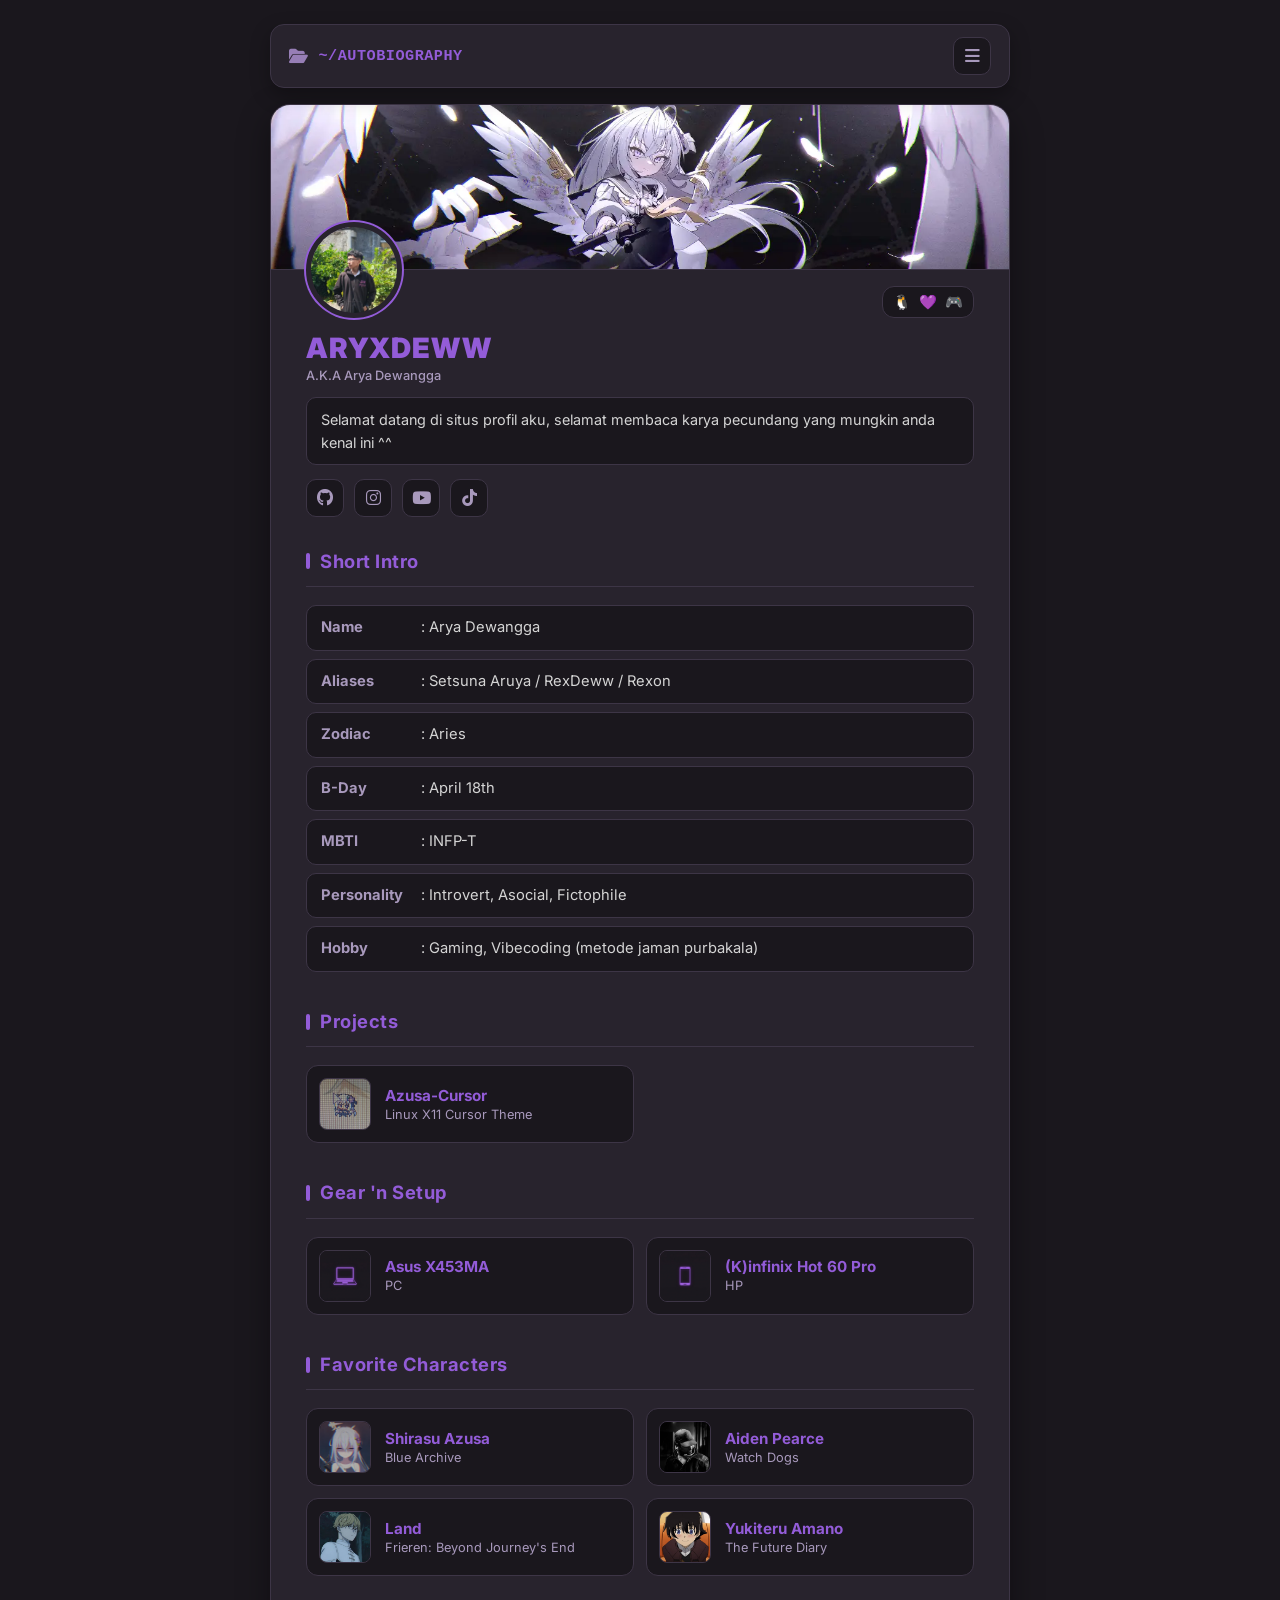
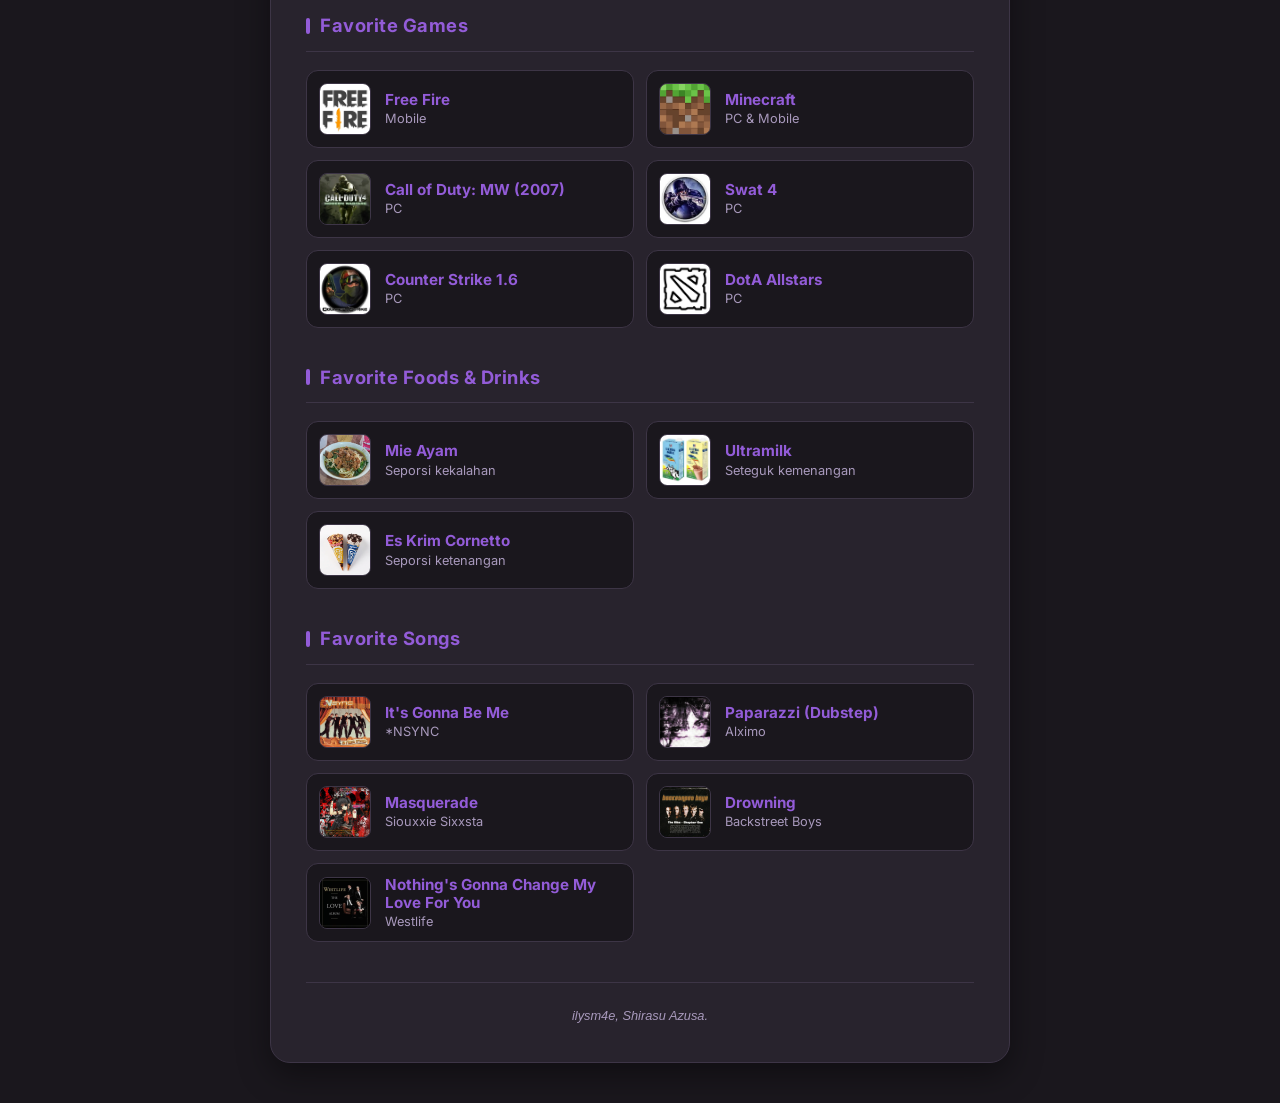
==== commit 5d9bd39a: "fix: footer n logic" ====
--- a/index.html
+++ b/index.html
@@ -859,7 +859,7 @@
         </section>
 
         <footer class="footer">
-            Last update: 23 Nov 2026
+            <i>ilysm4e, Shirasu Azusa.</i>
         </footer>
     </div>
 
@@ -946,7 +946,7 @@
      ★ [EXTERNAL DATA SOURCES] ★
      ========================================================================== -->
 <script src="/autobio-data.js"></script>
-<script src="/data.js"></script>
+<script src="/diary-data.js"></script>
 
 <script>
     /* ==========================================================================
@@ -1031,8 +1031,22 @@
         parsed = parsed.replace(/^## (.*$)\r?\n?/gim, '<h2 class="md-h2">$1</h2>');
         parsed = parsed.replace(/^# (.*$)\r?\n?/gim, '<h1 class="md-h1">$1</h1>');
 
-        // Kutipan (> teks)
-        parsed = parsed.replace(/^\s*(?:&gt;|>)\s*(.*$)\r?\n?/gim, '<blockquote class="md-quote">$1</blockquote>');
+        // Blok Kutipan Multi-Baris: >>> beberapa baris <<< atau >>> beberapa baris >>>
+        parsed = parsed.replace(/(?:&gt;|>){3}(?:\r?\n)?([\s\S]*?)(?:\r?\n)?(?:&lt;|<|&gt;|>){3}(?:\r?\n)?/g, (match, quote) => {
+            return `<blockquote class="md-quote">${quote}</blockquote>`;
+        });
+
+
+        // Kutipan Berurutan dengan (> teks) digabung jadi satu kotak utuh
+        parsed = parsed.replace(/(?:^\s*(?:&gt;|>)\s?.*(?:\r?\n|$))+/gim, (block) => {
+            const cleanLines = block
+                .replace(/\r?\n$/, "")
+                .split(/\r?\n/)
+                .map(line => line.replace(/^\s*(?:&gt;|>)\s?/, ""))
+                .join("\n");
+            return `<blockquote class="md-quote">${cleanLines}</blockquote>`;
+        });
+
 
         // Kode Inline Satu Baris (`kode`)
         parsed = parsed.replace(/`([^`\r\n]+)`/g, (match, code) => stashToken(`<code class="md-code">${code}</code>`));
